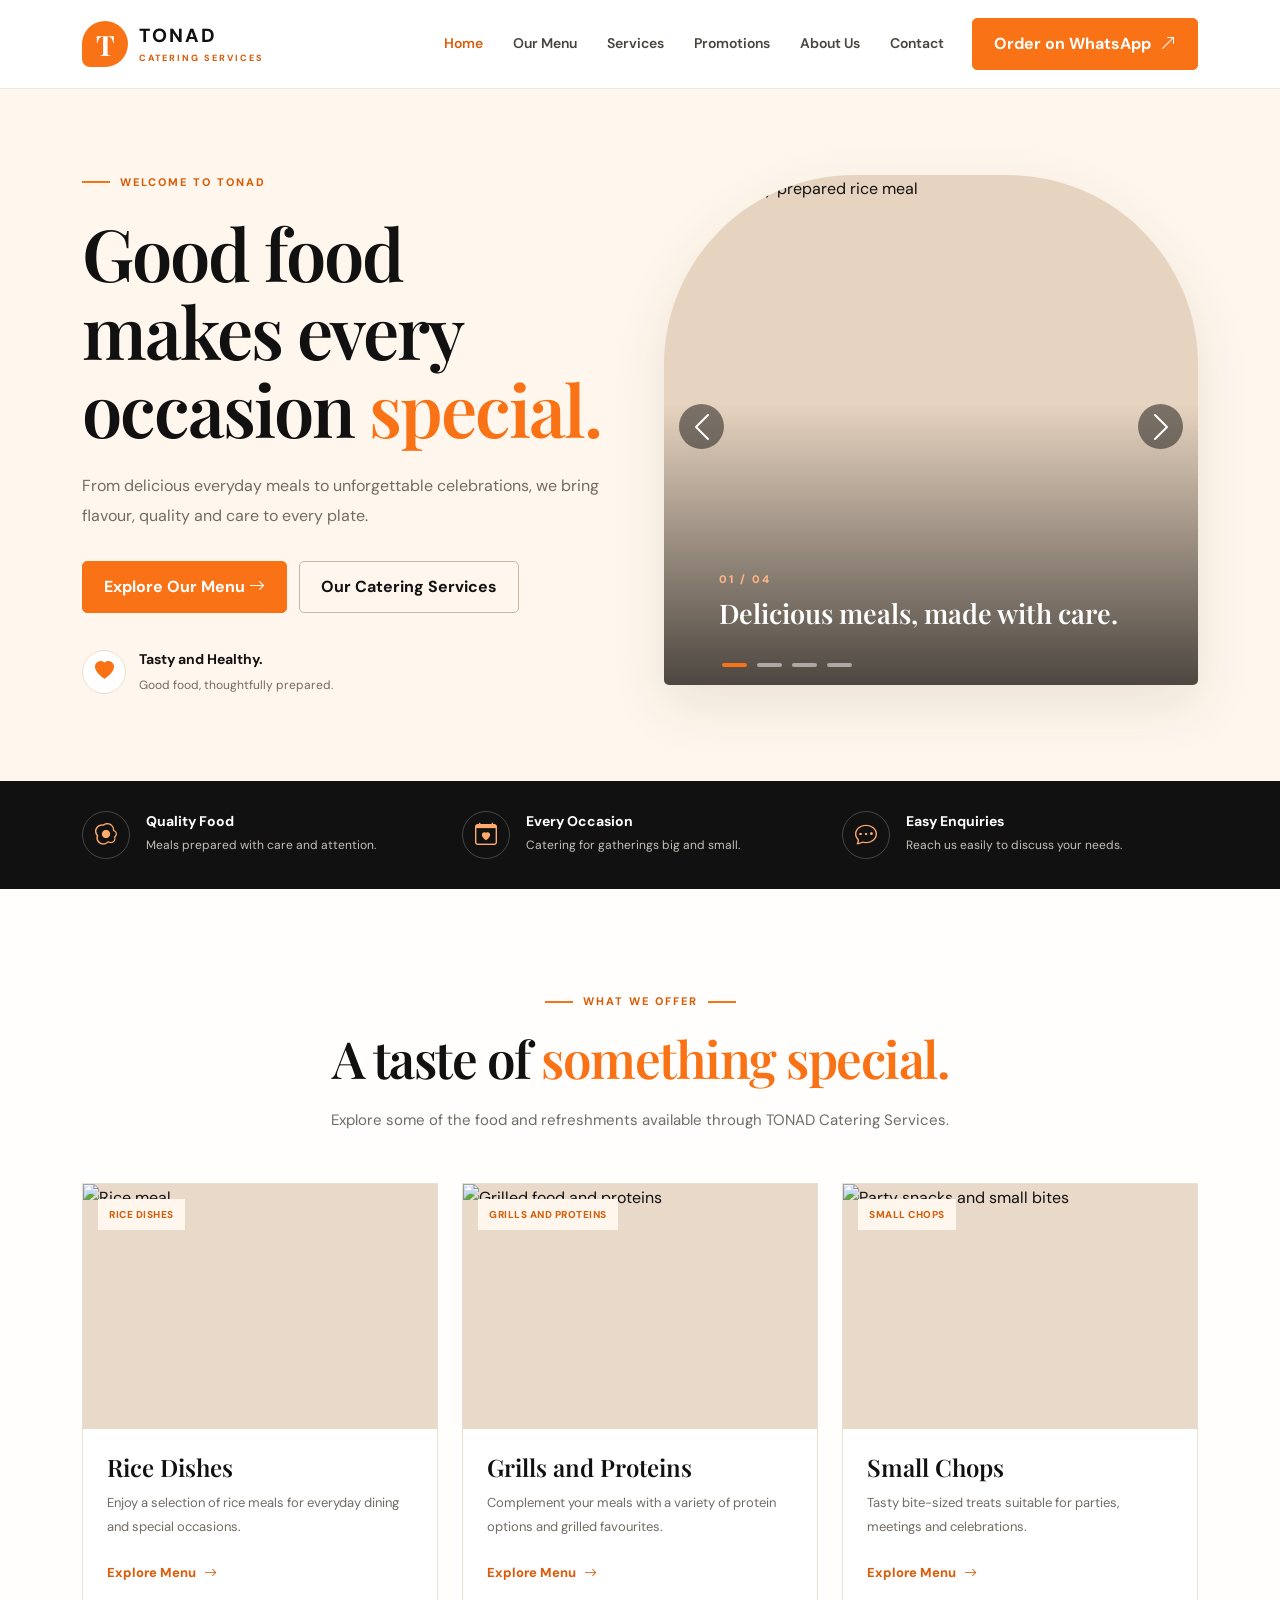
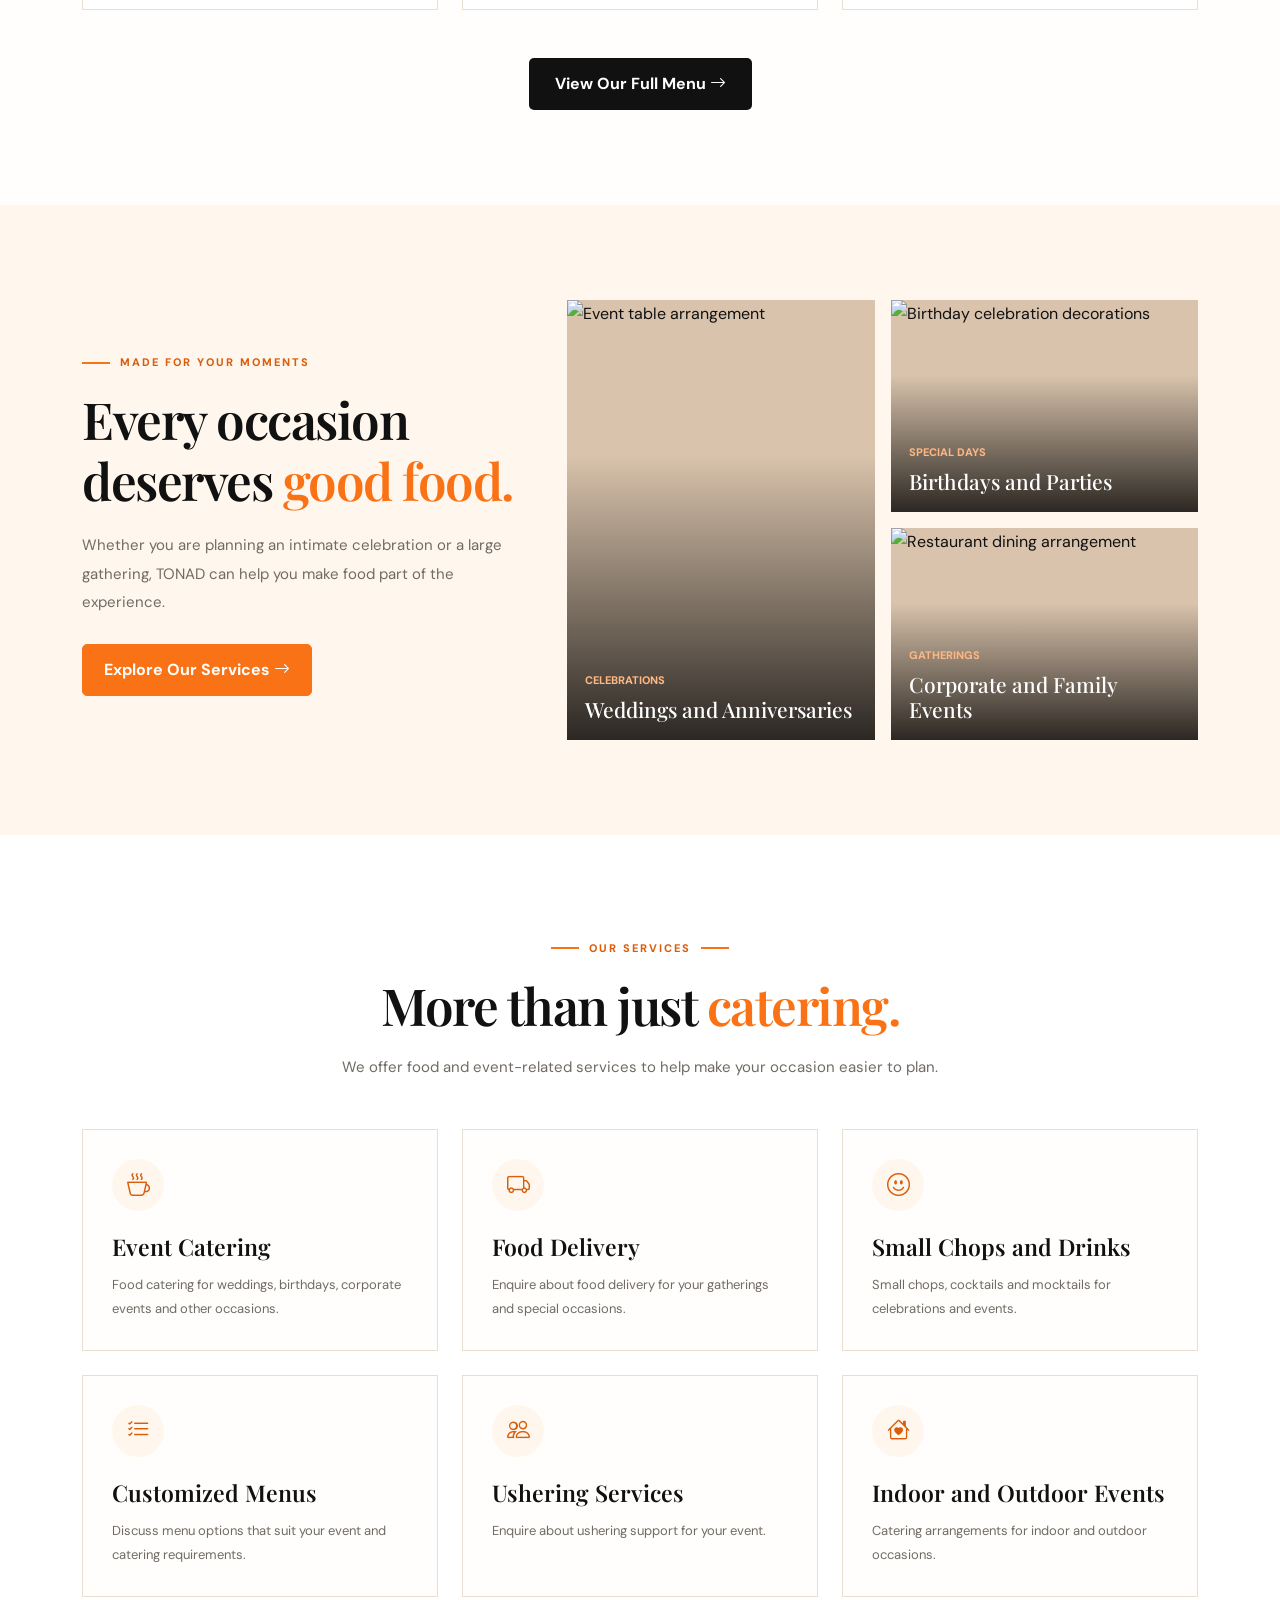
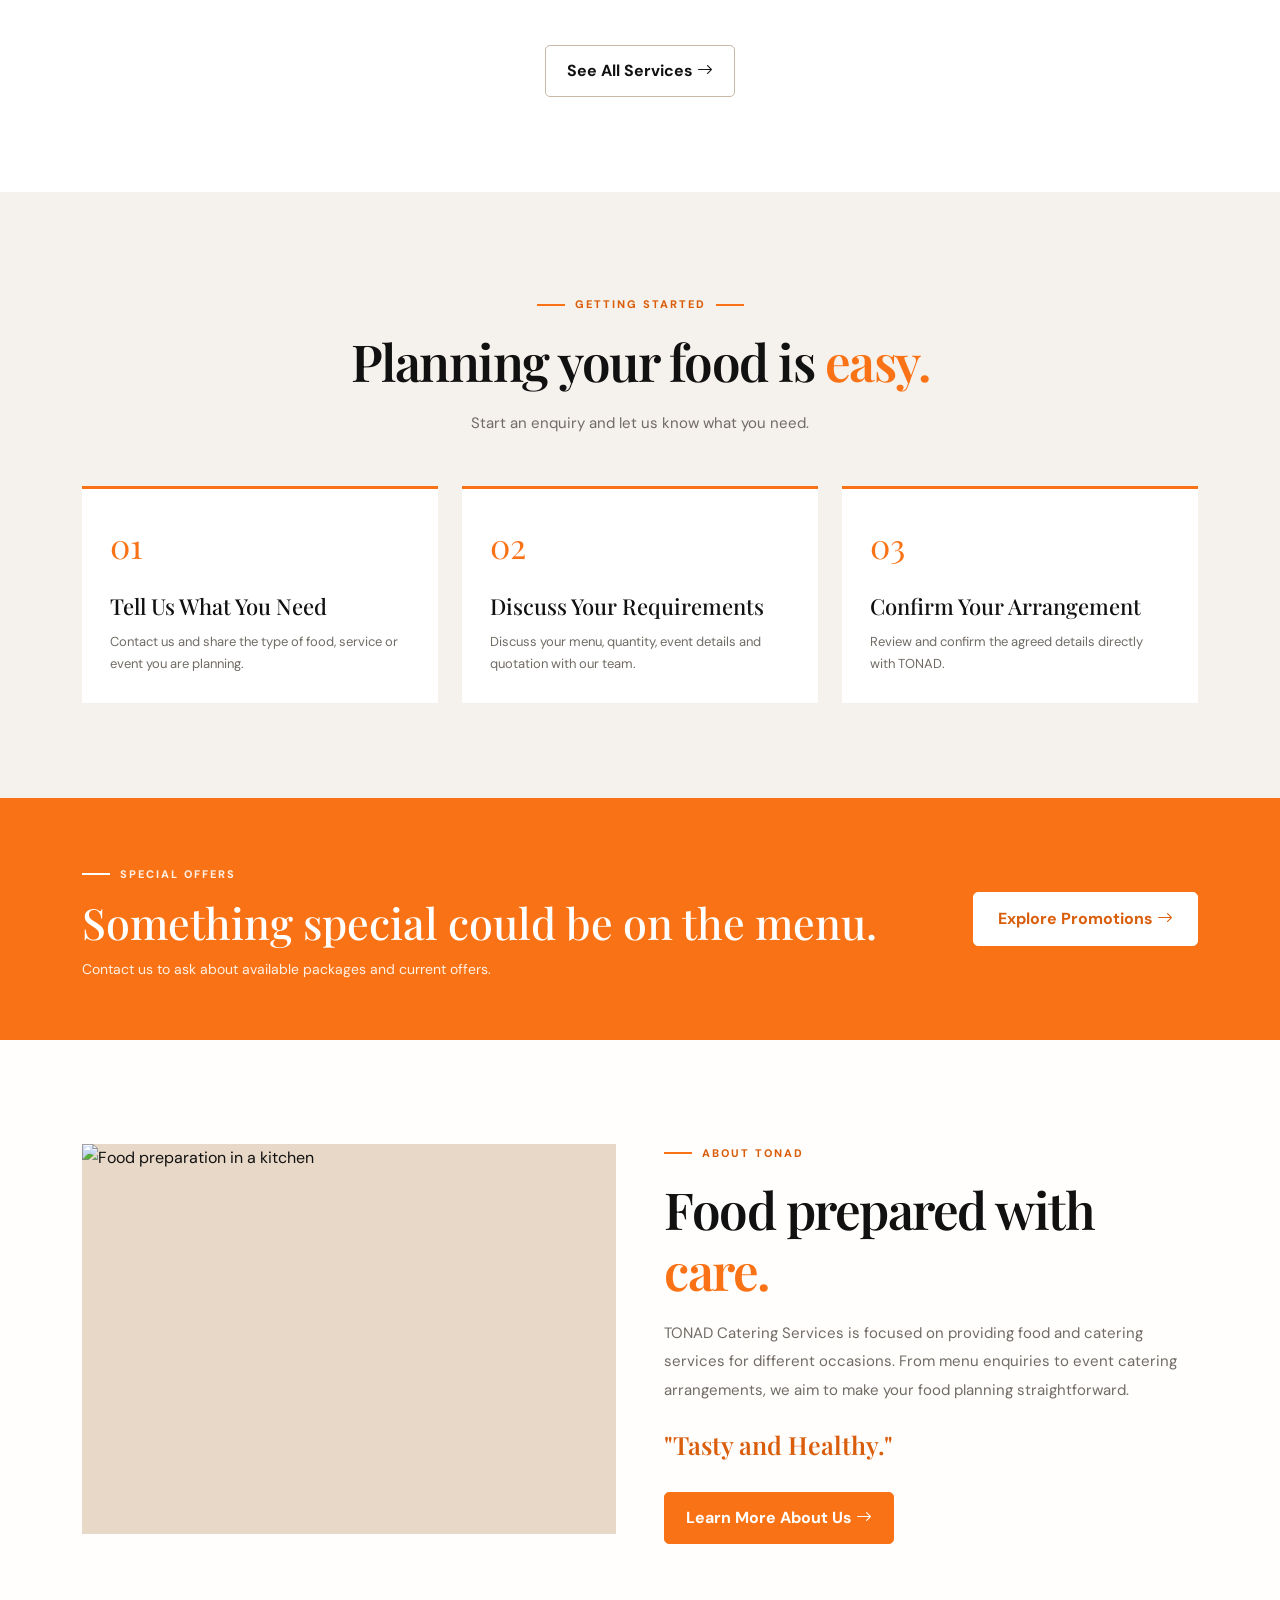
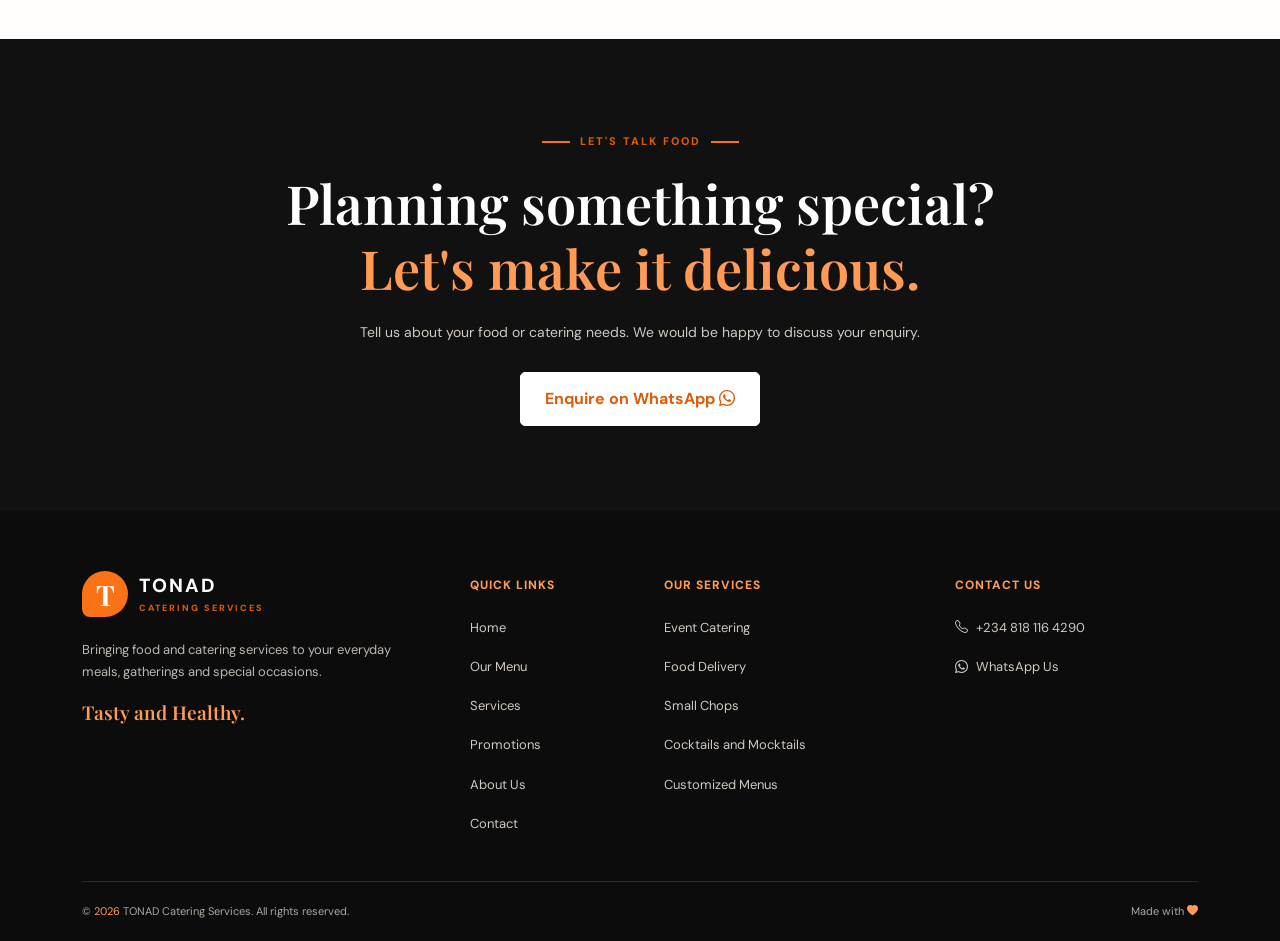
==== index.html @ e591a2a6 "first commit" ====
<!DOCTYPE html>
<html lang="en">
<head>
    <meta charset="UTF-8">
    <meta name="viewport" content="width=device-width, initial-scale=1.0">

    <title>TONAD Catering Services | Tasty and Healthy</title>

    <meta name="description" content="TONAD Catering Services provides delicious Nigerian and continental meals, event catering, small chops, drinks and food delivery.">

    <!-- Google Fonts -->
    <link rel="preconnect" href="https://fonts.googleapis.com">
    <link rel="preconnect" href="https://fonts.gstatic.com" crossorigin>
    <link href="https://fonts.googleapis.com/css2?family=DM+Sans:wght@400;500;600;700;800&family=Playfair+Display:wght@500;600;700&display=swap" rel="stylesheet">

    <!-- Bootstrap CSS -->
    <link href="https://cdn.jsdelivr.net/npm/bootstrap@5.3.3/dist/css/bootstrap.min.css" rel="stylesheet">

    <!-- Bootstrap Icons -->
    <link rel="stylesheet" href="https://cdn.jsdelivr.net/npm/bootstrap-icons@1.11.3/font/bootstrap-icons.min.css">

    <!-- Main CSS -->
    <link rel="stylesheet" href="css/style.css">
</head>

<body>

    <!-- HEADER -->
    <header class="site-header">
        <nav class="navbar navbar-expand-lg">
            <div class="container">

                <a href="index.html" class="brand">
                    <span class="brand-icon">T</span>

                    <span class="brand-text">
                        <strong>TONAD</strong>
                        <small>CATERING SERVICES</small>
                    </span>
                </a>

                <button class="navbar-toggler" type="button"
                    data-bs-toggle="collapse"
                    data-bs-target="#mainNavbar"
                    aria-controls="mainNavbar"
                    aria-expanded="false"
                    aria-label="Toggle navigation">

                    <i class="bi bi-list"></i>
                </button>

                <div class="collapse navbar-collapse" id="mainNavbar">

                    <ul class="navbar-nav ms-auto align-items-lg-center">

                        <li class="nav-item">
                            <a class="nav-link active" href="index.html">Home</a>
                        </li>

                        <li class="nav-item">
                            <a class="nav-link" href="menu.html">Our Menu</a>
                        </li>

                        <li class="nav-item">
                            <a class="nav-link" href="catering-services.html">Services</a>
                        </li>

                        <li class="nav-item">
                            <a class="nav-link" href="promotions.html">Promotions</a>
                        </li>

                        <li class="nav-item">
                            <a class="nav-link" href="about.html">About Us</a>
                        </li>

                        <li class="nav-item">
                            <a class="nav-link" href="contact.html">Contact</a>
                        </li>

                    </ul>

                    <a href="https://wa.me/2347065339385"
                       class="btn btn-brand header-button"
                       target="_blank"
                       rel="noopener noreferrer">

                        Order on WhatsApp
                        <i class="bi bi-arrow-up-right"></i>
                    </a>

                </div>
            </div>
        </nav>
    </header>


    <!-- HERO SECTION -->
    <section class="hero-section">

        <div class="container">

            <div class="row align-items-center g-5">

                <!-- HERO TEXT -->
                <div class="col-lg-6">

                    <div class="hero-content">

                        <span class="eyebrow">
                            <span class="eyebrow-line"></span>
                            WELCOME TO TONAD
                        </span>

                        <h1>
                            Good food makes
                            every occasion
                            <span>special.</span>
                        </h1>

                        <p class="hero-description">
                            From delicious everyday meals to unforgettable
                            celebrations, we bring flavour, quality and care
                            to every plate.
                        </p>

                        <div class="hero-actions">

                            <a href="menu.html" class="btn btn-brand">
                                Explore Our Menu
                                <i class="bi bi-arrow-right"></i>
                            </a>

                            <a href="catering-services.html" class="btn btn-outline-brand">
                                Our Catering Services
                            </a>

                        </div>

                        <div class="hero-motto">

                            <span class="motto-icon">
                                <i class="bi bi-heart-fill"></i>
                            </span>

                            <div>
                                <strong>Tasty and Healthy.</strong>
                                <small>Good food, thoughtfully prepared.</small>
                            </div>

                        </div>

                    </div>

                </div>


                <!-- HERO IMAGE CAROUSEL -->
                <div class="col-lg-6">

                    <div id="heroCarousel"
                         class="carousel slide hero-carousel"
                         data-bs-ride="carousel"
                         data-bs-interval="4500">

                        <!-- SLIDE INDICATORS -->
                        <div class="carousel-indicators">

                            <button type="button"
                                data-bs-target="#heroCarousel"
                                data-bs-slide-to="0"
                                class="active"
                                aria-current="true"
                                aria-label="Slide 1">
                            </button>

                            <button type="button"
                                data-bs-target="#heroCarousel"
                                data-bs-slide-to="1"
                                aria-label="Slide 2">
                            </button>

                            <button type="button"
                                data-bs-target="#heroCarousel"
                                data-bs-slide-to="2"
                                aria-label="Slide 3">
                            </button>

                            <button type="button"
                                data-bs-target="#heroCarousel"
                                data-bs-slide-to="3"
                                aria-label="Slide 4">
                            </button>

                        </div>


                        <!-- CAROUSEL IMAGES -->
                        <div class="carousel-inner">

                            <div class="carousel-item active">

                                <img
                                    src="https://images.unsplash.com/photo-1512058564366-18510be2db19?auto=format&fit=crop&w=1100&q=85"
                                    class="d-block w-100 hero-slide-image"
                                    alt="A beautifully prepared rice meal">

                                <div class="slide-caption">
                                    <span>01 / 04</span>
                                    <h3>Delicious meals, made with care.</h3>
                                </div>

                            </div>


                            <div class="carousel-item">

                                <img
                                    src="https://images.unsplash.com/photo-1544025162-d76694265947?auto=format&fit=crop&w=1100&q=85"
                                    class="d-block w-100 hero-slide-image"
                                    alt="Grilled food prepared for a meal">

                                <div class="slide-caption">
                                    <span>02 / 04</span>
                                    <h3>Great flavours for every gathering.</h3>
                                </div>

                            </div>


                            <div class="carousel-item">

                                <img
                                    src="https://images.unsplash.com/photo-1516684732162-798a0062be99?auto=format&fit=crop&w=1100&q=85"
                                    class="d-block w-100 hero-slide-image"
                                    alt="A colourful food presentation">

                                <div class="slide-caption">
                                    <span>03 / 04</span>
                                    <h3>Food worth celebrating.</h3>
                                </div>

                            </div>


                            <div class="carousel-item">

                                <img
                                    src="https://images.unsplash.com/photo-1601050690597-df0568f70950?auto=format&fit=crop&w=1100&q=85"
                                    class="d-block w-100 hero-slide-image"
                                    alt="Small bites and party snacks">

                                <div class="slide-caption">
                                    <span>04 / 04</span>
                                    <h3>Making your special moments memorable.</h3>
                                </div>

                            </div>

                        </div>


                        <!-- PREVIOUS BUTTON -->
                        <button class="carousel-control-prev"
                            type="button"
                            data-bs-target="#heroCarousel"
                            data-bs-slide="prev">

                            <span class="carousel-control-prev-icon"
                                  aria-hidden="true">
                            </span>

                            <span class="visually-hidden">Previous</span>
                        </button>


                        <!-- NEXT BUTTON -->
                        <button class="carousel-control-next"
                            type="button"
                            data-bs-target="#heroCarousel"
                            data-bs-slide="next">

                            <span class="carousel-control-next-icon"
                                  aria-hidden="true">
                            </span>

                            <span class="visually-hidden">Next</span>
                        </button>

                    </div>

                    

                </div>

            </div>

        </div>

    </section>


    <!-- PROMISE SECTION -->
    <section class="promise-section">

        <div class="container">

            <div class="row g-4">

                <div class="col-md-4">

                    <div class="promise-item">

                        <span><i class="bi bi-egg-fried"></i></span>

                        <div>
                            <h3>Quality Food</h3>
                            <p>Meals prepared with care and attention.</p>
                        </div>

                    </div>

                </div>


                <div class="col-md-4">

                    <div class="promise-item">

                        <span><i class="bi bi-calendar-heart"></i></span>

                        <div>
                            <h3>Every Occasion</h3>
                            <p>Catering for gatherings big and small.</p>
                        </div>

                    </div>

                </div>


                <div class="col-md-4">

                    <div class="promise-item">

                        <span><i class="bi bi-chat-dots"></i></span>

                        <div>
                            <h3>Easy Enquiries</h3>
                            <p>Reach us easily to discuss your needs.</p>
                        </div>

                    </div>

                </div>

            </div>

        </div>

    </section>


    <!-- MENU HIGHLIGHTS -->
    <section class="menu-section section-padding">

        <div class="container">

            <div class="section-heading text-center">

                <span class="eyebrow">
                    <span class="eyebrow-line"></span>
                    WHAT WE OFFER
                    <span class="eyebrow-line"></span>
                </span>

                <h2>
                    A taste of <span>something special.</span>
                </h2>

                <p>
                    Explore some of the food and refreshments available
                    through TONAD Catering Services.
                </p>

            </div>


            <div class="row g-4">

                <!-- FOOD CARD 1 -->
                <div class="col-md-6 col-lg-4">

                    <div class="food-card">

                        <div class="food-image">

                            <img
                                src="https://images.unsplash.com/photo-1512058564366-18510be2db19?auto=format&fit=crop&w=900&q=85"
                                alt="Rice meal"
                                loading="lazy">

                            <span class="food-category">Rice Dishes</span>

                        </div>

                        <div class="food-card-body">

                            <h3>Rice Dishes</h3>

                            <p>
                                Enjoy a selection of rice meals for everyday
                                dining and special occasions.
                            </p>

                            <a href="menu.html" class="text-link">
                                Explore Menu <i class="bi bi-arrow-right"></i>
                            </a>

                        </div>

                    </div>

                </div>


                <!-- FOOD CARD 2 -->
                <div class="col-md-6 col-lg-4">

                    <div class="food-card">

                        <div class="food-image">

                            <img
                                src="https://images.unsplash.com/photo-1544025162-d76694265947?auto=format&fit=crop&w=900&q=85"
                                alt="Grilled food and proteins"
                                loading="lazy">

                            <span class="food-category">Grills and Proteins</span>

                        </div>

                        <div class="food-card-body">

                            <h3>Grills and Proteins</h3>

                            <p>
                                Complement your meals with a variety of
                                protein options and grilled favourites.
                            </p>

                            <a href="menu.html" class="text-link">
                                Explore Menu <i class="bi bi-arrow-right"></i>
                            </a>

                        </div>

                    </div>

                </div>


                <!-- FOOD CARD 3 -->
                <div class="col-md-6 col-lg-4">

                    <div class="food-card">

                        <div class="food-image">

                            <img
                                src="https://images.unsplash.com/photo-1601050690597-df0568f70950?auto=format&fit=crop&w=900&q=85"
                                alt="Party snacks and small bites"
                                loading="lazy">

                            <span class="food-category">Small Chops</span>

                        </div>

                        <div class="food-card-body">

                            <h3>Small Chops</h3>

                            <p>
                                Tasty bite-sized treats suitable for parties,
                                meetings and celebrations.
                            </p>

                            <a href="menu.html" class="text-link">
                                Explore Menu <i class="bi bi-arrow-right"></i>
                            </a>

                        </div>

                    </div>

                </div>

            </div>


            <div class="text-center mt-5">

                <a href="menu.html" class="btn btn-dark-custom">
                    View Our Full Menu
                    <i class="bi bi-arrow-right"></i>
                </a>

            </div>

            

        </div>

    </section>


    <!-- EVENTS SECTION -->
    <section class="events-section section-padding">

        <div class="container">

            <div class="row align-items-center g-5">

                <div class="col-lg-5">

                    <span class="eyebrow">
                        <span class="eyebrow-line"></span>
                        MADE FOR YOUR MOMENTS
                    </span>

                    <h2 class="section-title">
                        Every occasion deserves <span>good food.</span>
                    </h2>

                    <p class="section-description">
                        Whether you are planning an intimate celebration
                        or a large gathering, TONAD can help you make
                        food part of the experience.
                    </p>

                    <a href="catering-services.html" class="btn btn-brand">
                        Explore Our Services
                        <i class="bi bi-arrow-right"></i>
                    </a>

                </div>


                <div class="col-lg-7">

                    <div class="event-grid">

                        <div class="event-card event-large">

                            <img
                                src="https://images.unsplash.com/photo-1511795409834-ef04bbd61622?auto=format&fit=crop&w=900&q=85"
                                alt="Event table arrangement"
                                loading="lazy">

                            <div class="event-overlay">
                                <span>CELEBRATIONS</span>
                                <h3>Weddings and Anniversaries</h3>
                            </div>

                        </div>


                        <div class="event-card">

                            <img
                                src="https://images.unsplash.com/photo-1530103862676-de8c9debad1d?auto=format&fit=crop&w=700&q=85"
                                alt="Birthday celebration decorations"
                                loading="lazy">

                            <div class="event-overlay">
                                <span>SPECIAL DAYS</span>
                                <h3>Birthdays and Parties</h3>
                            </div>

                        </div>


                        <div class="event-card">

                            <img
                                src="https://images.unsplash.com/photo-1517248135467-4c7edcad34c4?auto=format&fit=crop&w=700&q=85"
                                alt="Restaurant dining arrangement"
                                loading="lazy">

                            <div class="event-overlay">
                                <span>GATHERINGS</span>
                                <h3>Corporate and Family Events</h3>
                            </div>

                        </div>

                    </div>

                </div>

            </div>

        </div>

    </section>


    <!-- SERVICES SECTION -->
    <section class="services-section section-padding">

        <div class="container">

            <div class="section-heading text-center">

                <span class="eyebrow">
                    <span class="eyebrow-line"></span>
                    OUR SERVICES
                    <span class="eyebrow-line"></span>
                </span>

                <h2>
                    More than just <span>catering.</span>
                </h2>

                <p>
                    We offer food and event-related services to help
                    make your occasion easier to plan.
                </p>

            </div>


            <div class="row g-4">

                <div class="col-md-6 col-lg-4">

                    <div class="service-card">

                        <span class="service-icon">
                            <i class="bi bi-cup-hot"></i>
                        </span>

                        <h3>Event Catering</h3>

                        <p>
                            Food catering for weddings, birthdays,
                            corporate events and other occasions.
                        </p>

                    </div>

                </div>


                <div class="col-md-6 col-lg-4">

                    <div class="service-card">

                        <span class="service-icon">
                            <i class="bi bi-truck"></i>
                        </span>

                        <h3>Food Delivery</h3>

                        <p>
                            Enquire about food delivery for your
                            gatherings and special occasions.
                        </p>

                    </div>

                </div>


                <div class="col-md-6 col-lg-4">

                    <div class="service-card">

                        <span class="service-icon">
                            <i class="bi bi-emoji-smile"></i>
                        </span>

                        <h3>Small Chops and Drinks</h3>

                        <p>
                            Small chops, cocktails and mocktails
                            for celebrations and events.
                        </p>

                    </div>

                </div>


                <div class="col-md-6 col-lg-4">

                    <div class="service-card">

                        <span class="service-icon">
                            <i class="bi bi-list-check"></i>
                        </span>

                        <h3>Customized Menus</h3>

                        <p>
                            Discuss menu options that suit your
                            event and catering requirements.
                        </p>

                    </div>

                </div>


                <div class="col-md-6 col-lg-4">

                    <div class="service-card">

                        <span class="service-icon">
                            <i class="bi bi-people"></i>
                        </span>

                        <h3>Ushering Services</h3>

                        <p>
                            Enquire about ushering support
                            for your event.
                        </p>

                    </div>

                </div>


                <div class="col-md-6 col-lg-4">

                    <div class="service-card">

                        <span class="service-icon">
                            <i class="bi bi-house-heart"></i>
                        </span>

                        <h3>Indoor and Outdoor Events</h3>

                        <p>
                            Catering arrangements for indoor
                            and outdoor occasions.
                        </p>

                    </div>

                </div>

            </div>


            <div class="text-center mt-5">

                <a href="catering-services.html" class="btn btn-outline-brand">
                    See All Services
                    <i class="bi bi-arrow-right"></i>
                </a>

            </div>

        </div>

    </section>


    <!-- HOW IT WORKS -->
    <section class="process-section section-padding">

        <div class="container">

            <div class="section-heading text-center">

                <span class="eyebrow">
                    <span class="eyebrow-line"></span>
                    GETTING STARTED
                    <span class="eyebrow-line"></span>
                </span>

                <h2>
                    Planning your food is <span>easy.</span>
                </h2>

                <p>
                    Start an enquiry and let us know what you need.
                </p>

            </div>


            <div class="row g-4">

                <div class="col-md-4">

                    <div class="process-card">

                        <span>01</span>

                        <h3>Tell Us What You Need</h3>

                        <p>
                            Contact us and share the type of food,
                            service or event you are planning.
                        </p>

                    </div>

                </div>


                <div class="col-md-4">

                    <div class="process-card">

                        <span>02</span>

                        <h3>Discuss Your Requirements</h3>

                        <p>
                            Discuss your menu, quantity, event details
                            and quotation with our team.
                        </p>

                    </div>

                </div>


                <div class="col-md-4">

                    <div class="process-card">

                        <span>03</span>

                        <h3>Confirm Your Arrangement</h3>

                        <p>
                            Review and confirm the agreed details
                            directly with TONAD.
                        </p>

                    </div>

                </div>

            </div>

        </div>

    </section>


    <!-- PROMOTIONS BANNER -->
    <section class="promotion-banner">

        <div class="container">

            <div class="promotion-inner">

                <div>

                    <span class="eyebrow">
                        <span class="eyebrow-line"></span>
                        SPECIAL OFFERS
                    </span>

                    <h2>Something special could be on the menu.</h2>

                    <p>
                        Contact us to ask about available packages
                        and current offers.
                    </p>

                </div>

                <a href="promotions.html" class="btn btn-light-custom">
                    Explore Promotions
                    <i class="bi bi-arrow-right"></i>
                </a>

            </div>

        </div>

    </section>


    <!-- ABOUT PREVIEW -->
    <section class="about-section section-padding">

        <div class="container">

            <div class="row align-items-center g-5">

                <div class="col-lg-6">

                    <img
                        src="https://images.unsplash.com/photo-1556911220-e15b29be8c8f?auto=format&fit=crop&w=1000&q=85"
                        class="about-image"
                        alt="Food preparation in a kitchen"
                        loading="lazy">

                </div>


                <div class="col-lg-6">

                    <span class="eyebrow">
                        <span class="eyebrow-line"></span>
                        ABOUT TONAD
                    </span>

                    <h2 class="section-title">
                        Food prepared with <span>care.</span>
                    </h2>

                    <p class="section-description">
                        TONAD Catering Services is focused on providing
                        food and catering services for different occasions.
                        From menu enquiries to event catering arrangements,
                        we aim to make your food planning straightforward.
                    </p>

                    <div class="motto-highlight">
                        "Tasty and Healthy."
                    </div>

                    <a href="about.html" class="btn btn-brand">
                        Learn More About Us
                        <i class="bi bi-arrow-right"></i>
                    </a>

                </div>

            </div>

        </div>

    </section>


    <!-- FINAL CTA -->
    <section class="final-cta">

        <div class="container text-center">

            <span class="eyebrow">
                <span class="eyebrow-line"></span>
                LET'S TALK FOOD
                <span class="eyebrow-line"></span>
            </span>

            <h2>
                Planning something special?
                <span>Let's make it delicious.</span>
            </h2>

            <p>
                Tell us about your food or catering needs.
                We would be happy to discuss your enquiry.
            </p>

            <a href="https://wa.me/2347065339385?text=Hello%20TONAD%20CATERING%20SERVICES%2C%20I%20would%20like%20to%20make%20an%20enquiry."
               class="btn btn-light-custom"
               target="_blank"
               rel="noopener noreferrer">

                Enquire on WhatsApp
                <i class="bi bi-whatsapp"></i>

            </a>

        </div>

    </section>


    <!-- FOOTER -->
    <footer class="site-footer">

        <div class="container">

            <div class="row g-5 footer-main">

                <!-- FOOTER BRAND -->
                <div class="col-lg-4 col-md-6">

                    <a href="index.html" class="brand footer-brand">

                        <span class="brand-icon">T</span>

                        <span class="brand-text">
                            <strong>TONAD</strong>
                            <small>CATERING SERVICES</small>
                        </span>

                    </a>

                    <p class="footer-description">
                        Bringing food and catering services to your
                        everyday meals, gatherings and special occasions.
                    </p>

                    <span class="footer-motto">Tasty and Healthy.</span>

                </div>


                <!-- QUICK LINKS -->
                <div class="col-lg-2 col-md-6">

                    <h3 class="footer-heading">Quick Links</h3>

                    <ul class="footer-links">

                        <li><a href="index.html">Home</a></li>
                        <li><a href="menu.html">Our Menu</a></li>
                        <li><a href="catering-services.html">Services</a></li>
                        <li><a href="promotions.html">Promotions</a></li>
                        <li><a href="about.html">About Us</a></li>
                        <li><a href="contact.html">Contact</a></li>

                    </ul>

                </div>


                <!-- OUR SERVICES -->
                <div class="col-lg-3 col-md-6">

                    <h3 class="footer-heading">Our Services</h3>

                    <ul class="footer-links">

                        <li><a href="catering-services.html">Event Catering</a></li>
                        <li><a href="catering-services.html">Food Delivery</a></li>
                        <li><a href="catering-services.html">Small Chops</a></li>
                        <li><a href="catering-services.html">Cocktails and Mocktails</a></li>
                        <li><a href="catering-services.html">Customized Menus</a></li>

                    </ul>

                </div>


                <!-- CONTACT -->
                <div class="col-lg-3 col-md-6">

                    <h3 class="footer-heading">Contact Us</h3>

                    <ul class="footer-links">

                        <li>
                            <a href="tel:+2347065339385">
                                <i class="bi bi-telephone"></i>
                                +234 818 116 4290
                            </a>
                        </li>

                        <li>
                            <a href="https://wa.me/2347065339385"
                               target="_blank"
                               rel="noopener noreferrer">
                                <i class="bi bi-whatsapp"></i>
                                WhatsApp Us
                            </a>
                        </li>

                    </ul>

                </div>

            </div>


            <!-- FOOTER BOTTOM -->
            <div class="footer-bottom">

                <p>
                    &copy; <span id="currentYear"></span>
                    TONAD Catering Services. All rights reserved.
                </p>

                <p>Made with <span><i class="bi bi-heart-fill"></i></span></p>

            </div>

        </div>

    </footer>


    <!-- BOOTSTRAP JAVASCRIPT -->
    <script src="https://cdn.jsdelivr.net/npm/bootstrap@5.3.3/dist/js/bootstrap.bundle.min.js"></script>

    <!-- MAIN JAVASCRIPT -->
    <script src="js/script.js"></script>

</body>
</html>
---- css/style.css ----
/* COLOURS AND FONTS */

:root {
    --orange: #F97316;
    --orange-dark: #D95D0B;
    --black: #111111;
    --charcoal: #1C1C1C;
    --cream: #FFF7ED;
    --white: #FFFFFF;
    --grey: #706B65;
    --light-grey: #F5F1EC;
    --border: #E9DED2;

    --body-font: "DM Sans", sans-serif;
    --heading-font: "Playfair Display", serif;
}

/* GENERAL STYLES */

* {
    box-sizing: border-box;
}

html {
    scroll-behavior: smooth;
    scroll-padding-top: 90px;
}

body {
    margin: 0;
    font-family: var(--body-font);
    color: var(--black);
    background: var(--white);
    line-height: 1.7;
}

img {
    display: block;
    max-width: 100%;
}

a {
    text-decoration: none;
}

h1,
h2,
h3,
h4 {
    line-height: 1.2;
}

p {
    color: var(--grey);
}

::selection {
    color: var(--white);
    background: var(--orange);
}

/* BUTTONS */

.btn {
    border-radius: 5px;
    font-family: var(--body-font);
    font-weight: 700;
    transition: .25s ease;
}

.btn:hover {
    transform: translateY(-2px);
}

.btn-brand {
    padding: 13px 21px;
    color: var(--white);
    background: var(--orange);
    border: 1px solid var(--orange);
}

.btn-brand:hover {
    color: var(--white);
    background: var(--orange-dark);
    border-color: var(--orange-dark);
}

.btn-outline-brand {
    padding: 13px 21px;
    color: var(--black);
    background: transparent;
    border: 1px solid #C9B8A6;
}

.btn-outline-brand:hover {
    color: var(--orange-dark);
    border-color: var(--orange);
}

.btn-dark-custom {
    padding: 13px 25px;
    color: var(--white);
    background: var(--black);
}

.btn-dark-custom:hover {
    color: var(--white);
    background: var(--orange-dark);
}

.btn-light-custom {
    padding: 14px 24px;
    color: var(--orange-dark);
    background: var(--white);
    border: 1px solid var(--white);
}

.btn-light-custom:hover {
    color: var(--black);
    background: var(--cream);
}

/* =====================================
   SHARED HEADER AND NAVIGATION
===================================== */

.site-header {
    position: sticky;
    top: 0;
    z-index: 1000;
    background: rgba(255, 255, 255, .97);
    border-bottom: 1px solid #eee8e1;
    backdrop-filter: blur(12px);
}

.site-header .navbar {
    min-height: 88px;
    padding: 12px 0;
}

/* LOGO */

.brand {
    display: inline-flex;
    align-items: center;
    gap: 11px;
    color: var(--black);
}

.brand:hover {
    color: var(--black);
}

.brand-icon {
    display: grid;
    place-items: center;
    width: 46px;
    height: 46px;
    flex-shrink: 0;
    color: var(--white);
    background: var(--orange);
    font-family: var(--heading-font);
    font-size: 28px;
    font-weight: 700;
    border-radius: 50% 50% 50% 8px;
}

.brand-text {
    display: flex;
    flex-direction: column;
    line-height: 1.2;
}

.brand strong {
    font-size: 19px;
    font-weight: 800;
    letter-spacing: 2px;
}

.brand small {
    margin-top: 5px;
    color: var(--orange-dark);
    font-size: 9px;
    font-weight: 800;
    letter-spacing: 2px;
}

/* NAVIGATION LINKS */

.navbar-nav {
    gap: 14px;
}

.navbar-nav .nav-link {
    padding: 10px 8px;
    color: #49433D;
    font-size: 14px;
    font-weight: 600;
    transition: color .2s ease;
}

.navbar-nav .nav-link:hover,
.navbar-nav .nav-link.active {
    color: var(--orange-dark);
}

/* HEADER BUTTON */

.header-button {
    margin-left: 20px;
    white-space: nowrap;
}

.header-button i {
    margin-left: 5px;
}

/* MOBILE NAVIGATION */

.navbar-toggler {
    padding: 4px 10px;
    border: 1px solid var(--border);
    font-size: 27px;
}

.navbar-toggler:focus {
    box-shadow: 0 0 0 3px #F9731625;
}

/* =====================================
   SHARED SECTION STYLES
===================================== */

.section-padding {
    padding: 95px 0;
}

.eyebrow {
    display: inline-flex;
    align-items: center;
    gap: 10px;
    color: var(--orange-dark);
    font-size: 11px;
    font-weight: 800;
    letter-spacing: 2px;
}

.eyebrow-line {
    display: inline-block;
    width: 28px;
    height: 2px;
    background: var(--orange);
}

.section-heading {
    max-width: 760px;
    margin: 0 auto 48px;
}

.section-heading h2,
.section-title {
    margin: 17px 0;
    font-family: var(--heading-font);
    font-size: clamp(34px, 4vw, 51px);
    font-weight: 600;
    letter-spacing: -1.5px;
}

.section-heading h2 span,
.section-title span {
    color: var(--orange);
}

.section-heading > p,
.section-description {
    max-width: 650px;
    margin: 0 auto;
    font-size: 15px;
    line-height: 1.9;
}

/* =====================================
   HOMEPAGE HERO
===================================== */

.hero-section {
    padding: 75px 0 85px;
    background: var(--cream);
    overflow: hidden;
}

.hero-content {
    position: relative;
    z-index: 2;
}

.hero-content h1 {
    max-width: 650px;
    margin: 23px 0;
    font-family: var(--heading-font);
    font-size: clamp(46px, 6vw, 72px);
    font-weight: 600;
    line-height: 1.08;
    letter-spacing: -2px;
}

.hero-content h1 span {
    color: var(--orange);
}

.hero-description {
    max-width: 520px;
    margin-bottom: 30px;
    font-size: 16px;
    line-height: 1.9;
}

.hero-actions {
    display: flex;
    flex-wrap: wrap;
    gap: 12px;
}

.hero-motto {
    display: flex;
    align-items: center;
    gap: 13px;
    margin-top: 35px;
}

.motto-icon {
    display: grid;
    place-items: center;
    width: 44px;
    height: 44px;
    flex-shrink: 0;
    color: var(--orange);
    background: var(--white);
    border: 1px solid var(--border);
    border-radius: 50%;
    font-size: 19px;
}

.hero-motto strong,
.hero-motto small {
    display: block;
}

.hero-motto strong {
    font-size: 14px;
}

.hero-motto small {
    margin-top: 3px;
    color: var(--grey);
    font-size: 12px;
}

/* HERO CAROUSEL */

.hero-carousel {
    position: relative;
    overflow: hidden;
    border-radius: 190px 190px 5px 5px;
    background: #E7D4C0;
    box-shadow: 0 20px 55px #3C24101A;
}

.hero-slide-image {
    width: 100%;
    height: 510px;
    object-fit: cover;
}

.hero-carousel .carousel-item {
    position: relative;
}

.hero-carousel .carousel-item::after {
    content: "";
    position: absolute;
    inset: 45% 0 0;
    background: linear-gradient(transparent, #000A);
    pointer-events: none;
}

.slide-caption {
    position: absolute;
    z-index: 2;
    right: 55px;
    bottom: 55px;
    left: 55px;
    color: var(--white);
}

.slide-caption span {
    display: inline-block;
    margin-bottom: 9px;
    color: #FFB782;
    font-size: 11px;
    font-weight: 800;
    letter-spacing: 2px;
}

.slide-caption h3 {
    max-width: 420px;
    margin: 0;
    color: var(--white);
    font-family: var(--heading-font);
    font-size: 27px;
    font-weight: 600;
}

.hero-carousel .carousel-indicators {
    z-index: 3;
    justify-content: flex-start;
    margin: 0;
    bottom: 18px;
    left: 55px;
}

.hero-carousel .carousel-indicators button {
    width: 25px;
    height: 4px;
    margin-right: 7px;
    border: 0;
    border-radius: 5px;
    background-color: var(--white);
}

.hero-carousel .carousel-indicators button.active {
    background-color: var(--orange);
}

.hero-carousel .carousel-control-prev,
.hero-carousel .carousel-control-next {
    z-index: 4;
    width: 45px;
    height: 45px;
    top: 45%;
    bottom: auto;
    margin: 0 15px;
    border-radius: 50%;
    background: #11111180;
    opacity: 1;
}

.hero-carousel .carousel-control-prev:hover,
.hero-carousel .carousel-control-next:hover {
    background: var(--orange);
}

.carousel-note {
    margin-top: 13px;
    color: var(--grey);
    text-align: right;
    font-size: 11px;
}

.carousel-note i {
    margin-right: 5px;
}

/* =====================================
   PROMISE SECTION
===================================== */

.promise-section {
    padding: 30px 0;
    background: var(--black);
}

.promise-item {
    display: flex;
    align-items: center;
    gap: 16px;
    height: 100%;
}

.promise-item > span {
    display: grid;
    place-items: center;
    width: 48px;
    height: 48px;
    flex-shrink: 0;
    color: #FFAB70;
    border: 1px solid #FFFFFF38;
    border-radius: 50%;
    font-size: 22px;
}

.promise-item h3 {
    margin: 0 0 5px;
    color: var(--white);
    font-size: 14px;
    font-weight: 700;
}

.promise-item p {
    margin: 0;
    color: #C7C0B9;
    font-size: 12px;
}

/* =====================================
   MENU HIGHLIGHTS
===================================== */

.menu-section {
    background: #FFFEFC;
}

.food-card {
    height: 100%;
    overflow: hidden;
    border: 1px solid var(--border);
    background: var(--white);
    transition: transform .3s ease, box-shadow .3s ease;
}

.food-card:hover {
    transform: translateY(-6px);
    box-shadow: 0 16px 40px #3C24100F;
}

.food-image {
    position: relative;
    height: 245px;
    overflow: hidden;
    background: #E9D9C9;
}

.food-image img {
    width: 100%;
    height: 100%;
    object-fit: cover;
    transition: transform .5s ease;
}

.food-card:hover .food-image img {
    transform: scale(1.05);
}

.food-category {
    position: absolute;
    top: 15px;
    left: 15px;
    padding: 7px 11px;
    color: var(--orange-dark);
    background: var(--cream);
    font-size: 10px;
    font-weight: 800;
    letter-spacing: .5px;
    text-transform: uppercase;
}

.food-card-body {
    padding: 24px;
}

.food-card-body h3 {
    margin-bottom: 10px;
    font-family: var(--heading-font);
    font-size: 24px;
    font-weight: 600;
}

.food-card-body p {
    margin-bottom: 20px;
    font-size: 13px;
    line-height: 1.8;
}

.text-link {
    display: inline-flex;
    align-items: center;
    gap: 8px;
    color: var(--orange-dark);
    font-size: 13px;
    font-weight: 800;
}

.text-link:hover {
    color: var(--black);
}

.image-disclaimer {
    margin: 24px auto 0;
    text-align: center;
    font-size: 11px;
}

/* =====================================
   EVENTS
===================================== */

.events-section {
    background: var(--cream);
}

.events-section .section-title {
    margin-bottom: 20px;
}

.events-section .section-description {
    margin: 0 0 27px;
}

.event-grid {
    display: grid;
    grid-template-columns: 1fr 1fr;
    gap: 16px;
}

.event-card {
    position: relative;
    min-height: 210px;
    overflow: hidden;
    background: #D9C3AC;
}

.event-card.event-large {
    grid-row: span 2;
    min-height: 440px;
}

.event-card img {
    position: absolute;
    inset: 0;
    width: 100%;
    height: 100%;
    object-fit: cover;
    transition: transform .5s ease;
}

.event-card:hover img {
    transform: scale(1.05);
}

.event-card::after {
    content: "";
    position: absolute;
    inset: 35% 0 0;
    background: linear-gradient(transparent, #000C);
}

.event-overlay {
    position: absolute;
    z-index: 1;
    right: 18px;
    bottom: 18px;
    left: 18px;
    color: var(--white);
}

.event-overlay span {
    color: #FFB782;
    font-size: 11px;
    font-weight: 800;
}

.event-overlay h3 {
    margin: 5px 0 0;
    color: var(--white);
    font-family: var(--heading-font);
    font-size: 21px;
}

/* =====================================
   SERVICES
===================================== */

.services-section {
    background: var(--white);
}

.service-card {
    height: 100%;
    padding: 29px;
    border: 1px solid var(--border);
    background: #FFFEFC;
    transition: transform .25s ease, border-color .25s ease;
}

.service-card:hover {
    transform: translateY(-4px);
    border-color: #F9731680;
}

.service-icon {
    display: grid;
    place-items: center;
    width: 52px;
    height: 52px;
    margin-bottom: 22px;
    border-radius: 50%;
    color: var(--orange-dark);
    background: var(--cream);
    font-size: 23px;
}

.service-card h3 {
    margin-bottom: 12px;
    font-family: var(--heading-font);
    font-size: 23px;
    font-weight: 600;
}

.service-card p {
    margin-bottom: 0;
    font-size: 13px;
    line-height: 1.85;
}

/* =====================================
   PROCESS
===================================== */

.process-section {
    background: var(--light-grey);
}

.process-card {
    height: 100%;
    padding: 28px;
    border-top: 3px solid var(--orange);
    background: var(--white);
}

.process-card > span {
    display: inline-block;
    margin-bottom: 18px;
    color: var(--orange);
    font-family: var(--heading-font);
    font-size: 34px;
}

.process-card h3 {
    font-family: var(--heading-font);
    font-size: 22px;
}

.process-card p {
    margin: 12px 0 0;
    font-size: 13px;
}

/* =====================================
   PROMOTION BANNER
===================================== */

.promotion-banner {
    padding: 58px 0;
    background: var(--orange);
}

.promotion-inner {
    display: flex;
    align-items: center;
    justify-content: space-between;
    gap: 35px;
}

.promotion-banner .eyebrow {
    color: #FFF0E4;
}

.promotion-banner .eyebrow-line {
    background: var(--white);
}

.promotion-banner h2 {
    margin: 13px 0 10px;
    color: var(--white);
    font-family: var(--heading-font);
    font-size: clamp(30px, 4vw, 43px);
}

.promotion-banner p {
    margin: 0;
    color: #FFF0E4;
    font-size: 14px;
}

/* =====================================
   ABOUT PREVIEW
===================================== */

.about-section {
    background: #FFFEFC;
}

.about-image {
    width: 100%;
    height: 390px;
    object-fit: cover;
    background: #E8D8C7;
}

.about-section .section-description {
    margin: 0 0 20px;
}

.motto-highlight {
    margin: 20px 0 25px;
    color: var(--orange-dark);
    font-family: var(--heading-font);
    font-size: 25px;
    font-weight: 600;
}

/* =====================================
   FINAL CALL TO ACTION
===================================== */

.final-cta {
    padding: 85px 0;
    background: var(--black);
}

.final-cta h2 {
    max-width: 800px;
    margin: 20px auto;
    color: var(--white);
    font-family: var(--heading-font);
    font-size: clamp(34px, 5vw, 54px);
    font-weight: 600;
}

.final-cta h2 span {
    color: #FF9B55;
}

.final-cta > .container > p {
    max-width: 590px;
    margin: 0 auto 28px;
    color: #D0C9C1;
    font-size: 14px;
}

/* =====================================
   SHARED FOOTER
===================================== */

.site-footer {
    padding-top: 60px;
    background: #0C0C0C;
    color: var(--white);
}

.footer-main {
    padding-bottom: 45px;
}

.footer-brand {
    color: var(--white);
}

.footer-brand:hover {
    color: var(--white);
}

.footer-description {
    max-width: 340px;
    margin: 22px 0 12px;
    color: #BDB6AE;
    font-size: 13px;
}

.footer-motto {
    color: #FF9B55;
    font-family: var(--heading-font);
    font-size: 19px;
    font-weight: 600;
}

.footer-heading {
    margin: 7px 0 20px;
    color: #FF9B55;
    font-size: 12px;
    font-weight: 800;
    letter-spacing: 1px;
    text-transform: uppercase;
}

.footer-links {
    display: grid;
    gap: 12px;
    margin: 0;
    padding: 0;
    list-style: none;
}

.footer-links a {
    color: #D0C9C1;
    font-size: 13px;
    transition: color .2s ease;
}

.footer-links a:hover {
    color: #FF9B55;
}

.footer-links i {
    margin-right: 5px;
}

.footer-bottom {
    display: flex;
    align-items: center;
    justify-content: space-between;
    gap: 20px;
    padding: 20px 0;
    border-top: 1px solid #FFFFFF20;
}

.footer-bottom p {
    margin: 0;
    color: #AFA79F;
    font-size: 11px;
}

.footer-bottom span {
    color: #FF9B55;
}

/* =====================================
   RESPONSIVE DESIGN
===================================== */

@media (max-width: 1199.98px) {
    .navbar-nav {
        gap: 7px;
    }

    .navbar-nav .nav-link {
        font-size: 13px;
    }

    .header-button {
        margin-left: 12px;
        padding: 12px 15px;
        font-size: 13px;
    }
}

@media (max-width: 991.98px) {

    .section-padding {
        padding: 70px 0;
    }

    .site-header .navbar {
        min-height: 75px;
    }

    .navbar-collapse {
        padding: 18px 0 10px;
    }

    .navbar-nav {
        gap: 0;
        align-items: flex-start !important;
    }

    .navbar-nav .nav-link {
        padding: 9px 0;
        font-size: 14px;
    }

    .header-button {
        display: inline-block;
        margin: 12px 0 0;
    }

    .hero-section {
        padding: 55px 0 70px;
    }

    .hero-content h1 {
        font-size: clamp(45px, 7vw, 65px);
    }

    .hero-slide-image {
        height: 440px;
    }

    .hero-carousel {
        border-radius: 150px 150px 5px 5px;
    }

    .promise-item {
        align-items: flex-start;
    }

    .promotion-inner {
        align-items: flex-start;
        flex-direction: column;
    }
}

@media (max-width: 767.98px) {

    .section-padding {
        padding: 60px 0;
    }

    .hero-section {
        padding: 42px 0 58px;
    }

    .hero-content h1 {
        font-size: clamp(43px, 11vw, 61px);
        letter-spacing: -1.5px;
    }

    .hero-description {
        font-size: 14px;
    }

    .hero-carousel {
        margin-top: 10px;
        border-radius: 120px 120px 5px 5px;
    }

    .hero-slide-image {
        height: 370px;
    }

    .slide-caption {
        right: 35px;
        bottom: 48px;
        left: 35px;
    }

    .slide-caption h3 {
        font-size: 23px;
    }

    .hero-carousel .carousel-indicators {
        left: 35px;
    }

    .section-heading {
        margin-bottom: 34px;
    }

    .section-heading h2,
    .section-title {
        font-size: 37px;
    }

    .food-image {
        height: 225px;
    }

    .event-card.event-large {
        min-height: 360px;
    }

    .event-card {
        min-height: 170px;
    }

    .event-overlay {
        right: 12px;
        bottom: 12px;
        left: 12px;
    }

    .event-overlay h3 {
        font-size: 17px;
    }

    .about-image {
        height: 310px;
    }

    .final-cta {
        padding: 65px 0;
    }

    .footer-bottom {
        align-items: flex-start;
        flex-direction: column;
        gap: 8px;
    }
}

@media (max-width: 480px) {

    .brand-icon {
        width: 40px;
        height: 40px;
        font-size: 24px;
    }

    .brand strong {
        font-size: 16px;
    }

    .brand small {
        font-size: 8px;
        letter-spacing: 1.5px;
    }

    .hero-content h1 {
        font-size: 43px;
    }

    .hero-actions {
        flex-direction: column;
    }

    .hero-actions .btn {
        width: 100%;
    }

    .hero-carousel {
        border-radius: 95px 95px 5px 5px;
    }

    .hero-slide-image {
        height: 310px;
    }

    .slide-caption {
        right: 25px;
        bottom: 45px;
        left: 25px;
    }

    .slide-caption h3 {
        font-size: 19px;
    }

    .hero-carousel .carousel-indicators {
        left: 25px;
    }

    .hero-carousel .carousel-control-prev,
    .hero-carousel .carousel-control-next {
        width: 36px;
        height: 36px;
        margin: 0 9px;
    }

    .promise-section {
        padding: 25px 0;
    }

    .food-image {
        height: 210px;
    }

    .food-card-body {
        padding: 19px;
    }

    .event-grid {
        grid-template-columns: 1fr;
    }

    .event-card.event-large {
        grid-row: auto;
        min-height: 280px;
    }

    .event-card {
        min-height: 230px;
    }

    .service-card {
        padding: 23px;
    }

    .promotion-banner h2 {
        font-size: 31px;
    }

    .promotion-inner .btn {
        width: 100%;
    }

    .footer-main {
        row-gap: 35px;
    }
}

/* ACCESSIBILITY */

@media (prefers-reduced-motion: reduce) {

    html {
        scroll-behavior: auto;
    }

    *,
    *::before,
    *::after {
        animation-duration: 0.01ms !important;
        animation-iteration-count: 1 !important;
        transition-duration: 0.01ms !important;
    }
}
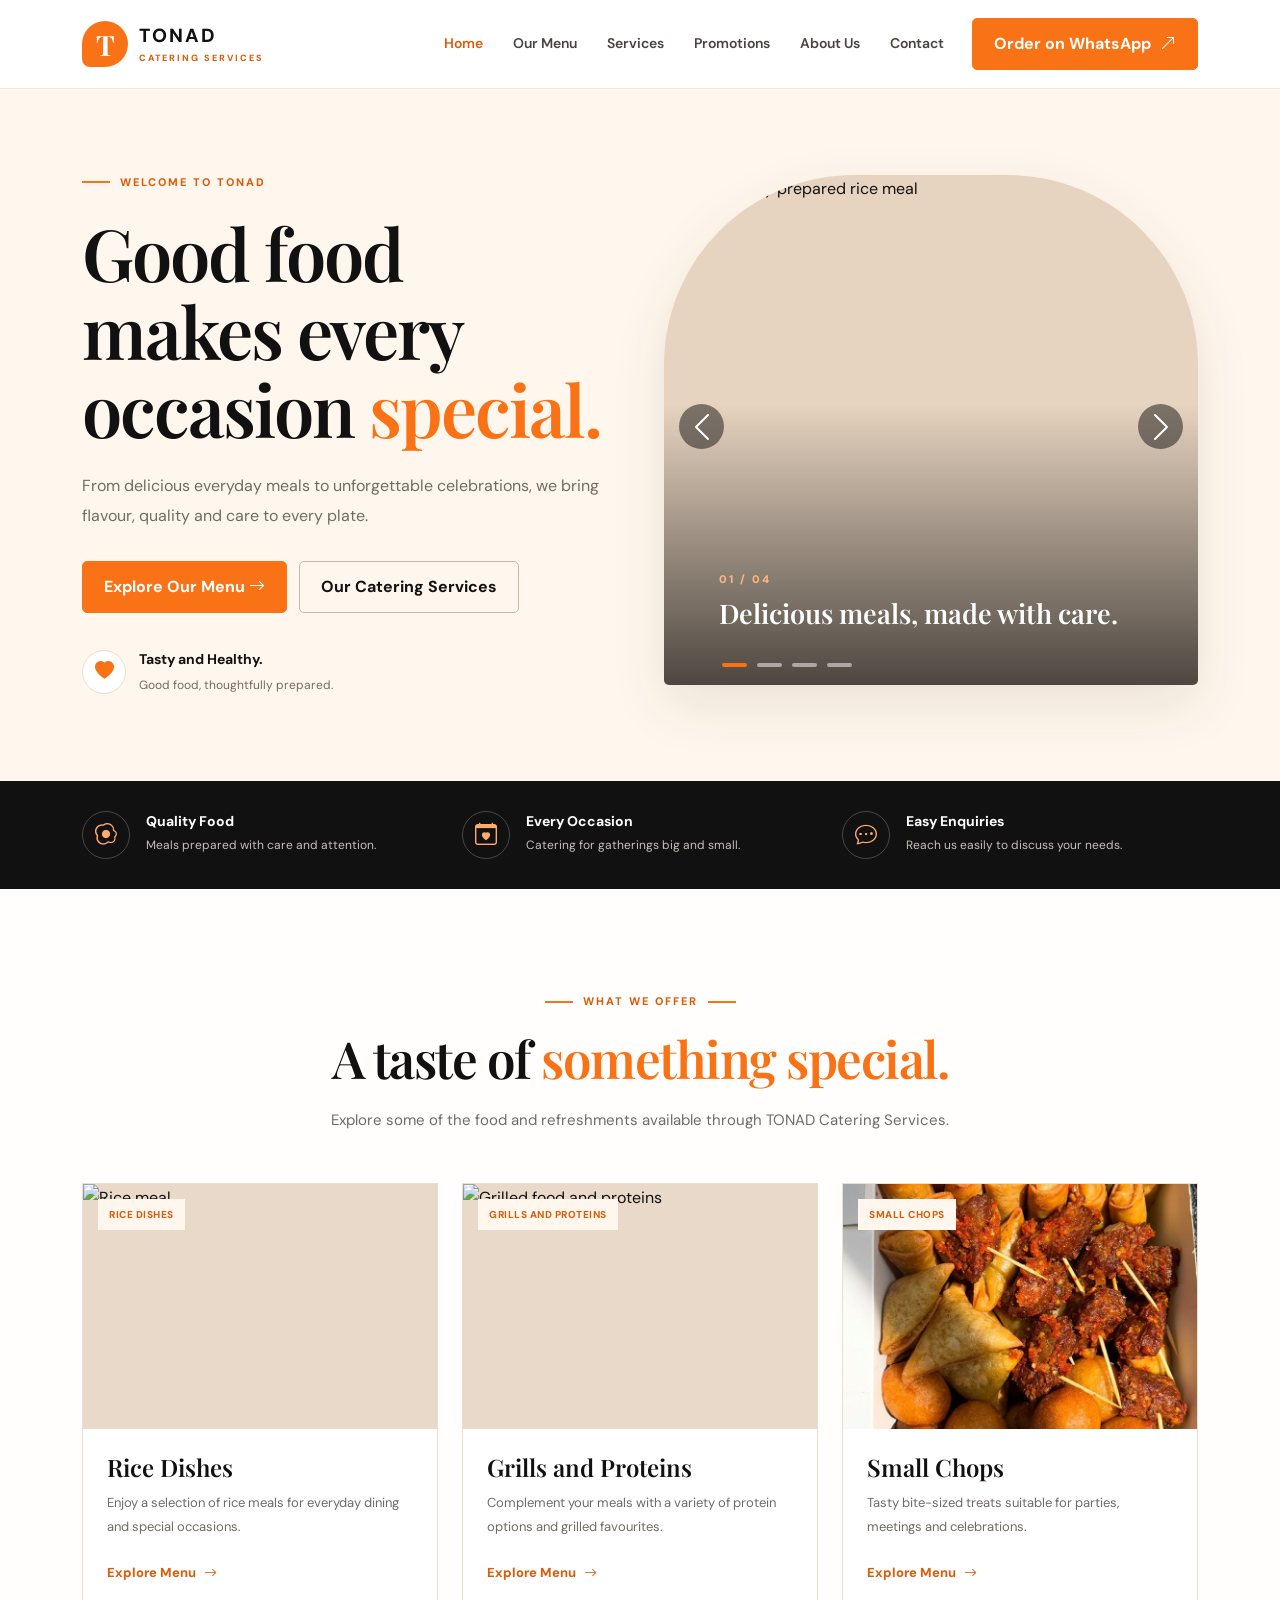
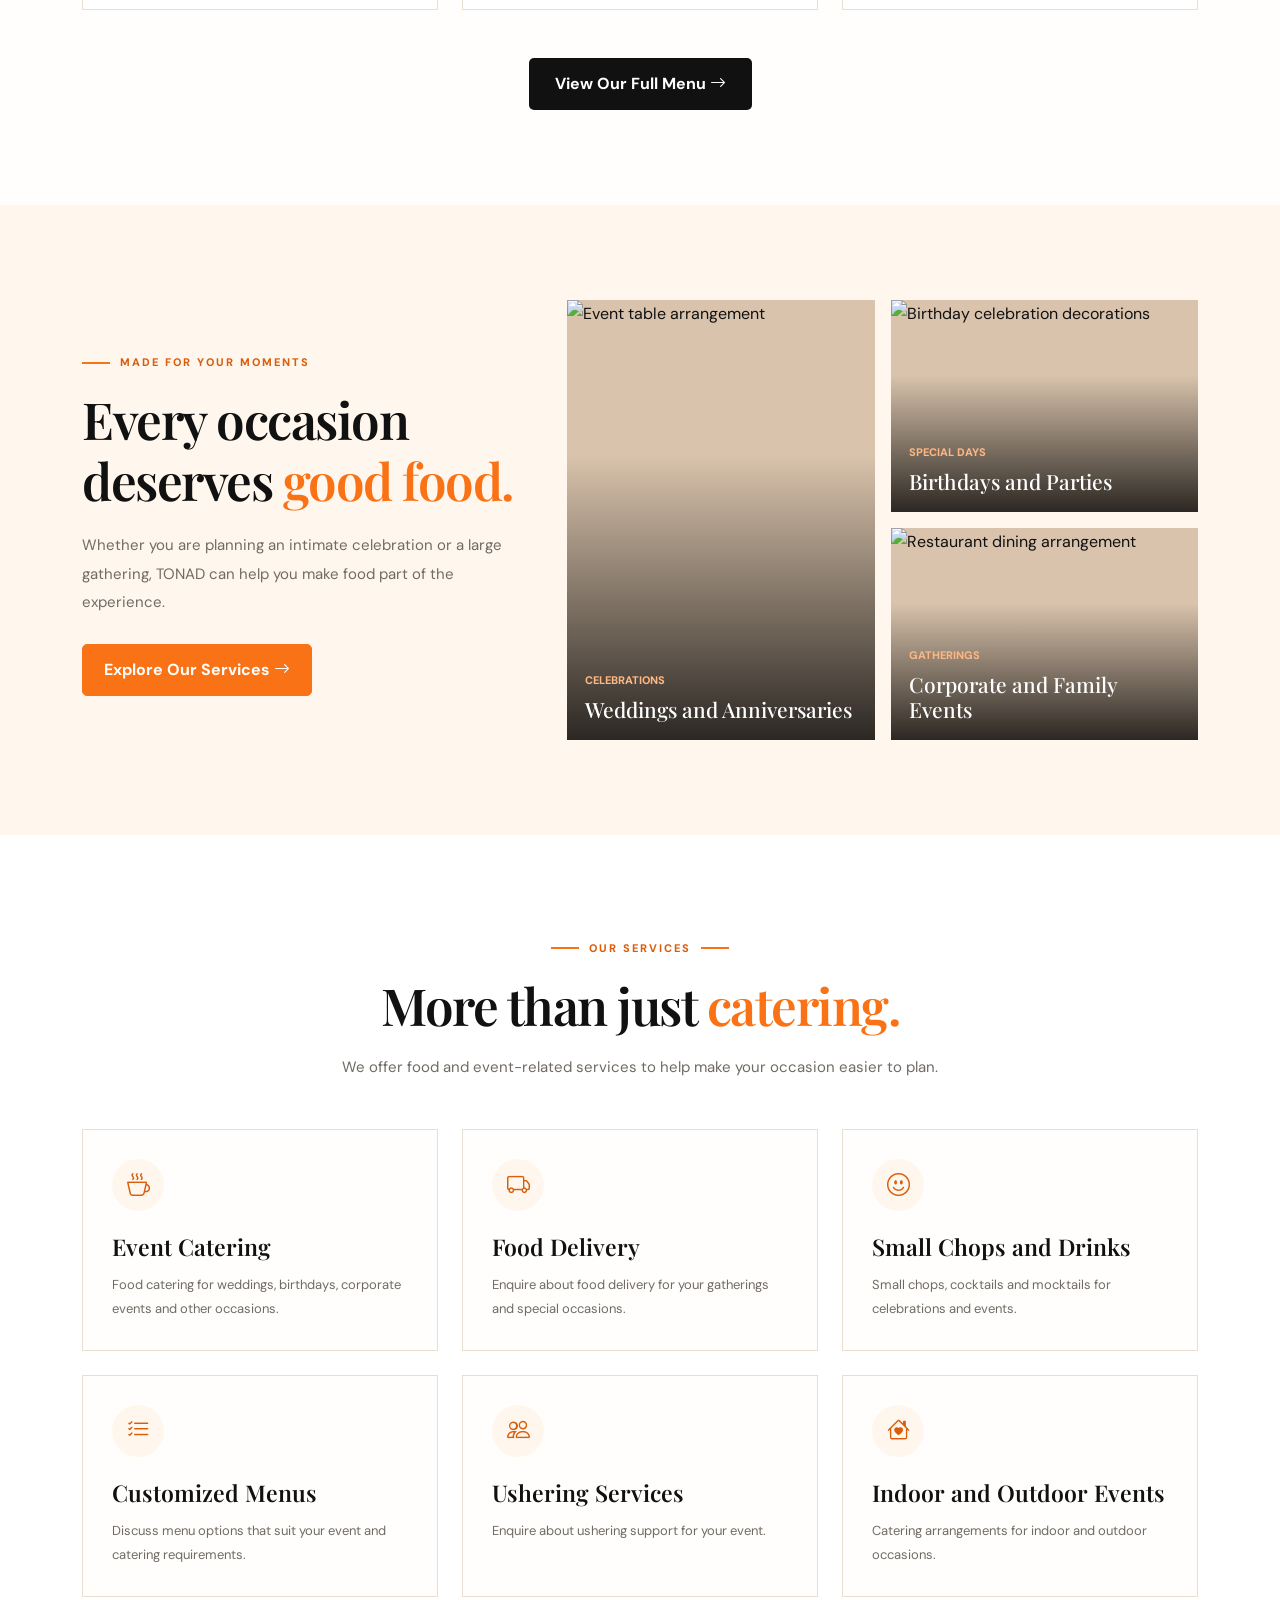
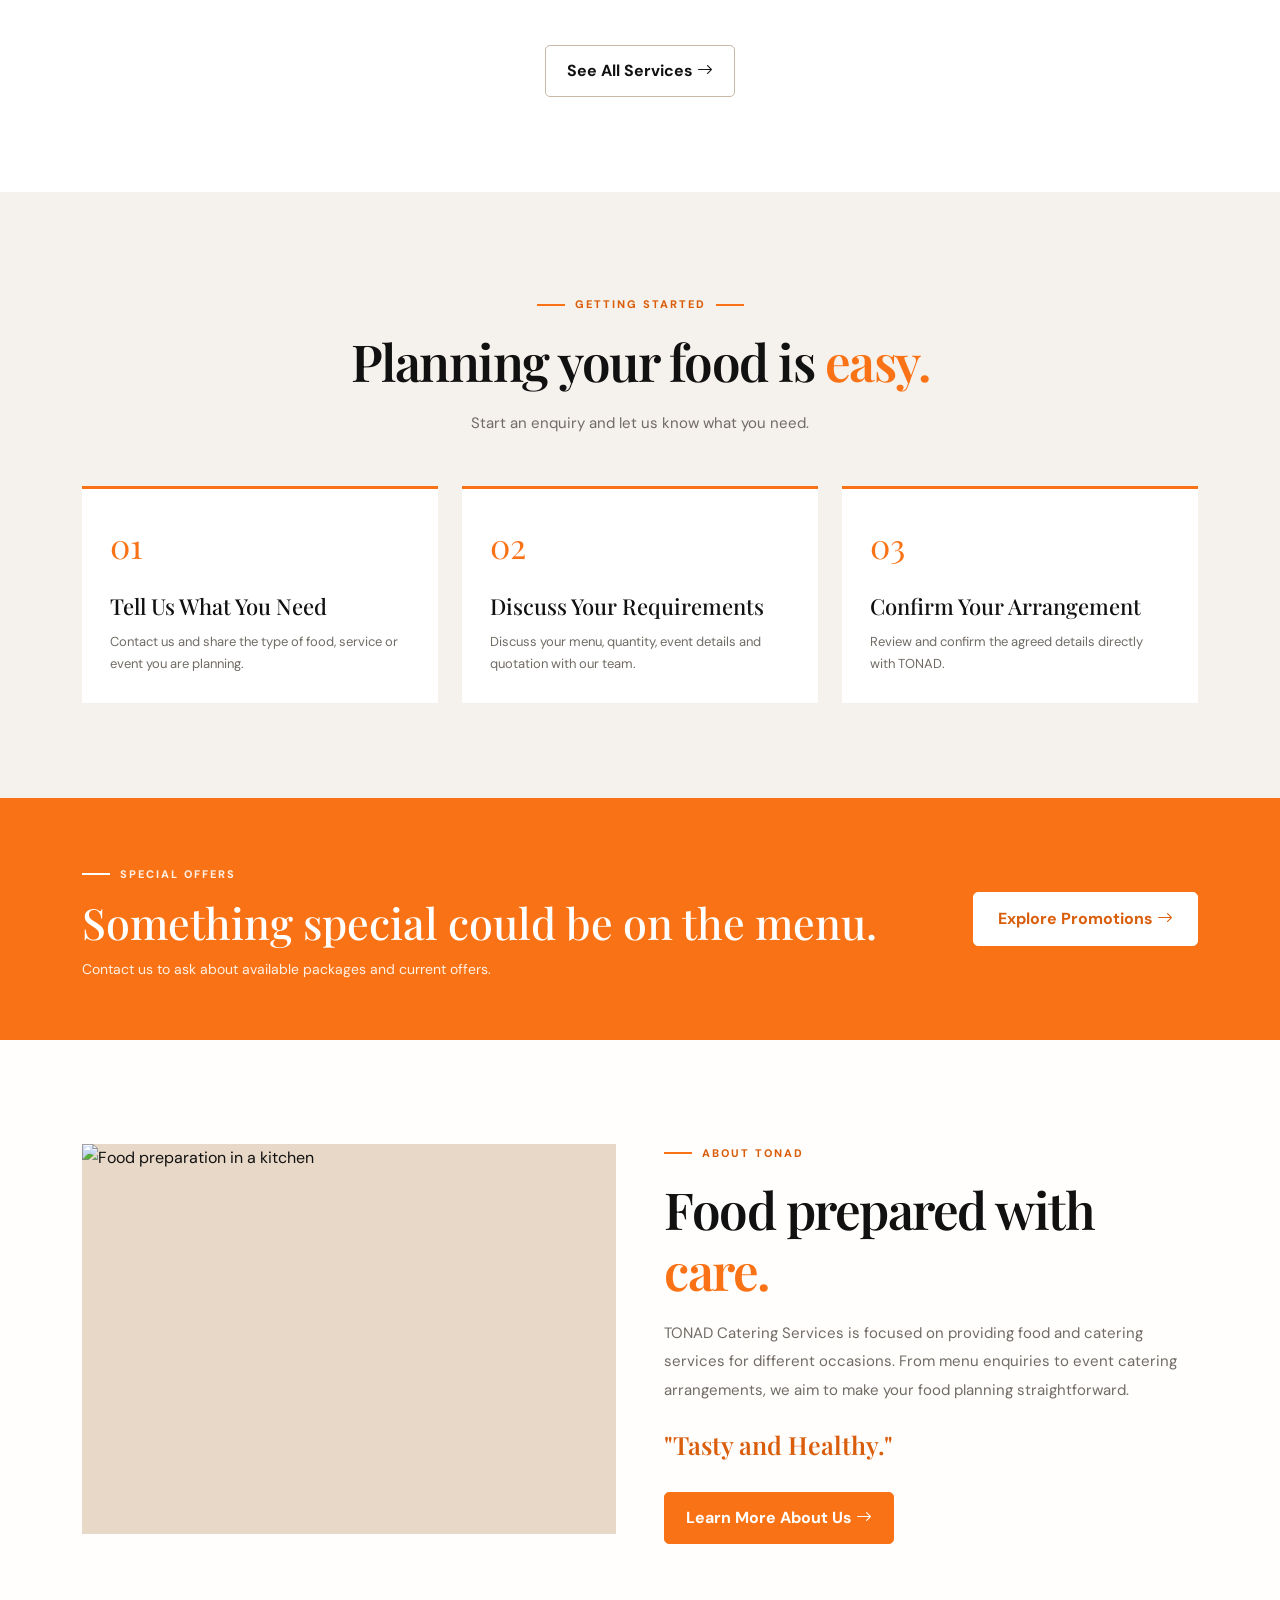
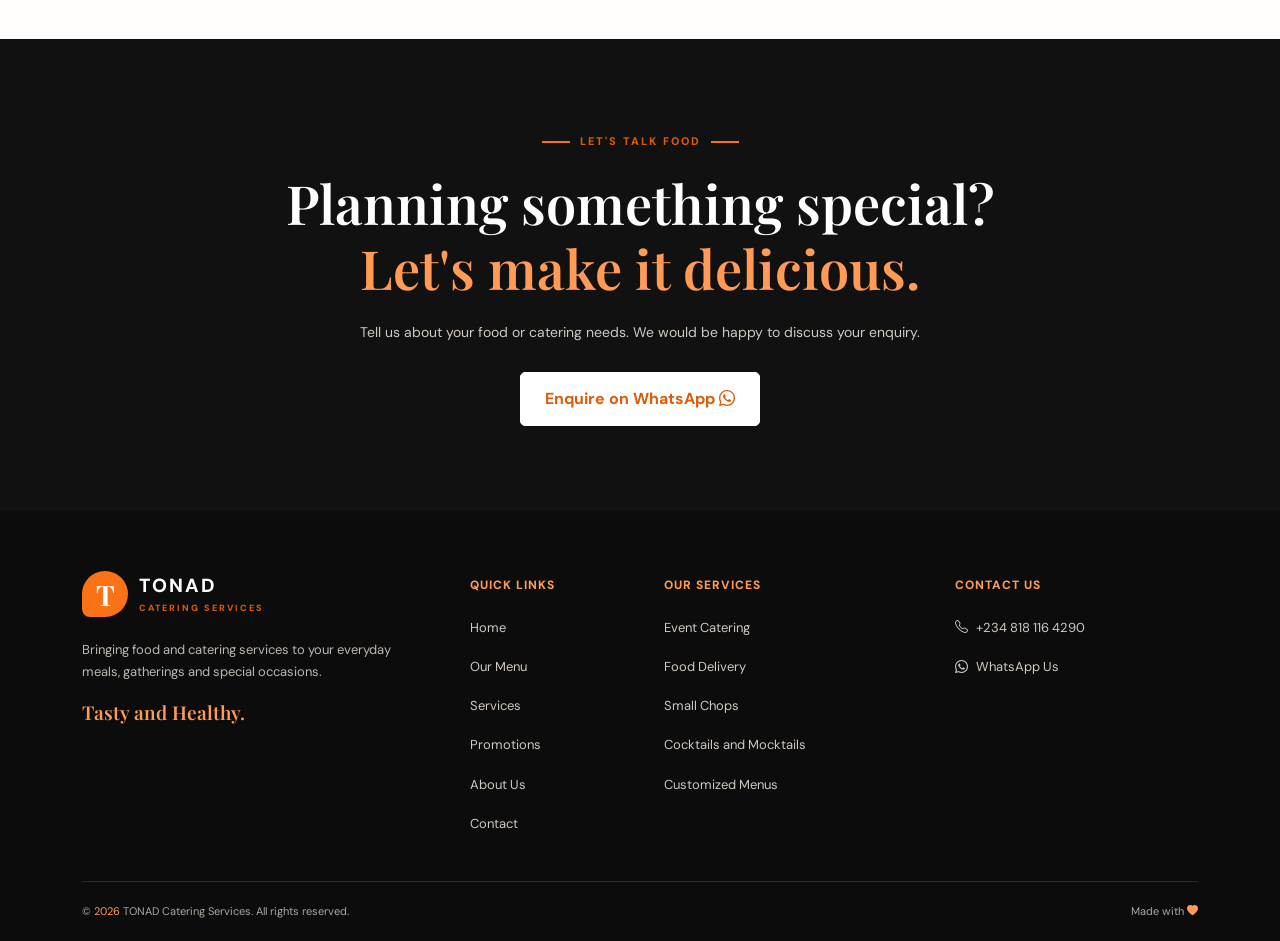
==== commit 7c806ee4: "Updated All Files" ====
--- a/index.html
+++ b/index.html
@@ -1,17 +1,36 @@
 <!DOCTYPE html>
 <html lang="en">
+
 <head>
     <meta charset="UTF-8">
     <meta name="viewport" content="width=device-width, initial-scale=1.0">
 
     <title>TONAD Catering Services | Tasty and Healthy</title>
 
-    <meta name="description" content="TONAD Catering Services provides delicious Nigerian and continental meals, event catering, small chops, drinks and food delivery.">
+    <meta name="description"
+        content="TONAD Catering Services provides delicious Nigerian and continental meals, event catering, small chops, drinks and food delivery.">
+
+    <meta name="robots" content="index, follow">
+    <meta name="author" content="TONAD Catering Services">
+    <meta name="theme-color" content="#F97316">
+
+    <!-- Open Graph: Social Media Sharing -->
+    <meta property="og:type" content="website">
+    <meta property="og:site_name" content="TONAD Catering Services">
+    <meta property="og:title" content="TONAD Catering Services | Tasty and Healthy">
+    <meta property="og:description"
+        content="Delicious Nigerian dishes and quality catering for weddings, birthdays, corporate events and special occasions in Lagos and beyond.">
+
+    <!-- TONAD Favicon -->
+    <link rel="icon" type="image/png" href="image/logo.png">
+    <link rel="icon" type="image/x-icon" href="image/logo.ico">
 
     <!-- Google Fonts -->
     <link rel="preconnect" href="https://fonts.googleapis.com">
     <link rel="preconnect" href="https://fonts.gstatic.com" crossorigin>
-    <link href="https://fonts.googleapis.com/css2?family=DM+Sans:wght@400;500;600;700;800&family=Playfair+Display:wght@500;600;700&display=swap" rel="stylesheet">
+    <link
+        href="https://fonts.googleapis.com/css2?family=DM+Sans:wght@400;500;600;700;800&family=Playfair+Display:wght@500;600;700&display=swap"
+        rel="stylesheet">
 
     <!-- Bootstrap CSS -->
     <link href="https://cdn.jsdelivr.net/npm/bootstrap@5.3.3/dist/css/bootstrap.min.css" rel="stylesheet">
@@ -21,6 +40,8 @@
 
     <!-- Main CSS -->
     <link rel="stylesheet" href="css/style.css">
+
+    
 </head>
 
 <body>
@@ -39,12 +60,8 @@
                     </span>
                 </a>
 
-                <button class="navbar-toggler" type="button"
-                    data-bs-toggle="collapse"
-                    data-bs-target="#mainNavbar"
-                    aria-controls="mainNavbar"
-                    aria-expanded="false"
-                    aria-label="Toggle navigation">
+                <button class="navbar-toggler" type="button" data-bs-toggle="collapse" data-bs-target="#mainNavbar"
+                    aria-controls="mainNavbar" aria-expanded="false" aria-label="Toggle navigation">
 
                     <i class="bi bi-list"></i>
                 </button>
@@ -79,10 +96,8 @@
 
                     </ul>
 
-                    <a href="https://wa.me/2347065339385"
-                       class="btn btn-brand header-button"
-                       target="_blank"
-                       rel="noopener noreferrer">
+                    <a href="https://wa.me/2347065339385" class="btn btn-brand header-button" target="_blank"
+                        rel="noopener noreferrer">
 
                         Order on WhatsApp
                         <i class="bi bi-arrow-up-right"></i>
@@ -157,37 +172,25 @@
                 <!-- HERO IMAGE CAROUSEL -->
                 <div class="col-lg-6">
 
-                    <div id="heroCarousel"
-                         class="carousel slide hero-carousel"
-                         data-bs-ride="carousel"
-                         data-bs-interval="4500">
+                    <div id="heroCarousel" class="carousel slide hero-carousel" data-bs-ride="carousel"
+                        data-bs-interval="4500">
 
                         <!-- SLIDE INDICATORS -->
                         <div class="carousel-indicators">
 
-                            <button type="button"
-                                data-bs-target="#heroCarousel"
-                                data-bs-slide-to="0"
-                                class="active"
-                                aria-current="true"
-                                aria-label="Slide 1">
+                            <button type="button" data-bs-target="#heroCarousel" data-bs-slide-to="0" class="active"
+                                aria-current="true" aria-label="Slide 1">
                             </button>
 
-                            <button type="button"
-                                data-bs-target="#heroCarousel"
-                                data-bs-slide-to="1"
+                            <button type="button" data-bs-target="#heroCarousel" data-bs-slide-to="1"
                                 aria-label="Slide 2">
                             </button>
 
-                            <button type="button"
-                                data-bs-target="#heroCarousel"
-                                data-bs-slide-to="2"
+                            <button type="button" data-bs-target="#heroCarousel" data-bs-slide-to="2"
                                 aria-label="Slide 3">
                             </button>
 
-                            <button type="button"
-                                data-bs-target="#heroCarousel"
-                                data-bs-slide-to="3"
+                            <button type="button" data-bs-target="#heroCarousel" data-bs-slide-to="3"
                                 aria-label="Slide 4">
                             </button>
 
@@ -199,10 +202,8 @@
 
                             <div class="carousel-item active">
 
-                                <img
-                                    src="https://images.unsplash.com/photo-1512058564366-18510be2db19?auto=format&fit=crop&w=1100&q=85"
-                                    class="d-block w-100 hero-slide-image"
-                                    alt="A beautifully prepared rice meal">
+                                <img src="https://images.unsplash.com/photo-1512058564366-18510be2db19?auto=format&fit=crop&w=1100&q=85"
+                                    class="d-block w-100 hero-slide-image" alt="A beautifully prepared rice meal">
 
                                 <div class="slide-caption">
                                     <span>01 / 04</span>
@@ -214,10 +215,8 @@
 
                             <div class="carousel-item">
 
-                                <img
-                                    src="https://images.unsplash.com/photo-1544025162-d76694265947?auto=format&fit=crop&w=1100&q=85"
-                                    class="d-block w-100 hero-slide-image"
-                                    alt="Grilled food prepared for a meal">
+                                <img src="https://images.unsplash.com/photo-1544025162-d76694265947?auto=format&fit=crop&w=1100&q=85"
+                                    class="d-block w-100 hero-slide-image" alt="Grilled food prepared for a meal">
 
                                 <div class="slide-caption">
                                     <span>02 / 04</span>
@@ -229,10 +228,8 @@
 
                             <div class="carousel-item">
 
-                                <img
-                                    src="https://images.unsplash.com/photo-1516684732162-798a0062be99?auto=format&fit=crop&w=1100&q=85"
-                                    class="d-block w-100 hero-slide-image"
-                                    alt="A colourful food presentation">
+                                <img src="image/small-chops.jpg"
+                                    class="d-block w-100 hero-slide-image" alt="A colourful food presentation">
 
                                 <div class="slide-caption">
                                     <span>03 / 04</span>
@@ -244,10 +241,8 @@
 
                             <div class="carousel-item">
 
-                                <img
-                                    src="https://images.unsplash.com/photo-1601050690597-df0568f70950?auto=format&fit=crop&w=1100&q=85"
-                                    class="d-block w-100 hero-slide-image"
-                                    alt="Small bites and party snacks">
+                                <img src="https://images.unsplash.com/photo-1601050690597-df0568f70950?auto=format&fit=crop&w=1100&q=85"
+                                    class="d-block w-100 hero-slide-image" alt="Small bites and party snacks">
 
                                 <div class="slide-caption">
                                     <span>04 / 04</span>
@@ -260,13 +255,10 @@
 
 
                         <!-- PREVIOUS BUTTON -->
-                        <button class="carousel-control-prev"
-                            type="button"
-                            data-bs-target="#heroCarousel"
+                        <button class="carousel-control-prev" type="button" data-bs-target="#heroCarousel"
                             data-bs-slide="prev">
 
-                            <span class="carousel-control-prev-icon"
-                                  aria-hidden="true">
+                            <span class="carousel-control-prev-icon" aria-hidden="true">
                             </span>
 
                             <span class="visually-hidden">Previous</span>
@@ -274,13 +266,10 @@
 
 
                         <!-- NEXT BUTTON -->
-                        <button class="carousel-control-next"
-                            type="button"
-                            data-bs-target="#heroCarousel"
+                        <button class="carousel-control-next" type="button" data-bs-target="#heroCarousel"
                             data-bs-slide="next">
 
-                            <span class="carousel-control-next-icon"
-                                  aria-hidden="true">
+                            <span class="carousel-control-next-icon" aria-hidden="true">
                             </span>
 
                             <span class="visually-hidden">Next</span>
@@ -288,7 +277,7 @@
 
                     </div>
 
-                    
+
 
                 </div>
 
@@ -394,10 +383,8 @@
 
                         <div class="food-image">
 
-                            <img
-                                src="https://images.unsplash.com/photo-1512058564366-18510be2db19?auto=format&fit=crop&w=900&q=85"
-                                alt="Rice meal"
-                                loading="lazy">
+                            <img src="https://images.unsplash.com/photo-1512058564366-18510be2db19?auto=format&fit=crop&w=900&q=85"
+                                alt="Rice meal" loading="lazy">
 
                             <span class="food-category">Rice Dishes</span>
 
@@ -430,10 +417,8 @@
 
                         <div class="food-image">
 
-                            <img
-                                src="https://images.unsplash.com/photo-1544025162-d76694265947?auto=format&fit=crop&w=900&q=85"
-                                alt="Grilled food and proteins"
-                                loading="lazy">
+                            <img src="https://images.unsplash.com/photo-1544025162-d76694265947?auto=format&fit=crop&w=900&q=85"
+                                alt="Grilled food and proteins" loading="lazy">
 
                             <span class="food-category">Grills and Proteins</span>
 
@@ -466,10 +451,8 @@
 
                         <div class="food-image">
 
-                            <img
-                                src="https://images.unsplash.com/photo-1601050690597-df0568f70950?auto=format&fit=crop&w=900&q=85"
-                                alt="Party snacks and small bites"
-                                loading="lazy">
+                            <img src="image/small-chops.jpg"
+                                alt="Party snacks and small bites" loading="lazy">
 
                             <span class="food-category">Small Chops</span>
 
@@ -506,7 +489,7 @@
 
             </div>
 
-            
+
 
         </div>
 
@@ -551,10 +534,8 @@
 
                         <div class="event-card event-large">
 
-                            <img
-                                src="https://images.unsplash.com/photo-1511795409834-ef04bbd61622?auto=format&fit=crop&w=900&q=85"
-                                alt="Event table arrangement"
-                                loading="lazy">
+                            <img src="https://images.unsplash.com/photo-1511795409834-ef04bbd61622?auto=format&fit=crop&w=900&q=85"
+                                alt="Event table arrangement" loading="lazy">
 
                             <div class="event-overlay">
                                 <span>CELEBRATIONS</span>
@@ -566,10 +547,8 @@
 
                         <div class="event-card">
 
-                            <img
-                                src="https://images.unsplash.com/photo-1530103862676-de8c9debad1d?auto=format&fit=crop&w=700&q=85"
-                                alt="Birthday celebration decorations"
-                                loading="lazy">
+                            <img src="https://images.unsplash.com/photo-1530103862676-de8c9debad1d?auto=format&fit=crop&w=700&q=85"
+                                alt="Birthday celebration decorations" loading="lazy">
 
                             <div class="event-overlay">
                                 <span>SPECIAL DAYS</span>
@@ -581,10 +560,8 @@
 
                         <div class="event-card">
 
-                            <img
-                                src="https://images.unsplash.com/photo-1517248135467-4c7edcad34c4?auto=format&fit=crop&w=700&q=85"
-                                alt="Restaurant dining arrangement"
-                                loading="lazy">
+                            <img src="https://images.unsplash.com/photo-1517248135467-4c7edcad34c4?auto=format&fit=crop&w=700&q=85"
+                                alt="Restaurant dining arrangement" loading="lazy">
 
                             <div class="event-overlay">
                                 <span>GATHERINGS</span>
@@ -897,11 +874,8 @@
 
                 <div class="col-lg-6">
 
-                    <img
-                        src="https://images.unsplash.com/photo-1556911220-e15b29be8c8f?auto=format&fit=crop&w=1000&q=85"
-                        class="about-image"
-                        alt="Food preparation in a kitchen"
-                        loading="lazy">
+                    <img src="https://images.unsplash.com/photo-1556911220-e15b29be8c8f?auto=format&fit=crop&w=1000&q=85"
+                        class="about-image" alt="Food preparation in a kitchen" loading="lazy">
 
                 </div>
 
@@ -964,9 +938,7 @@
             </p>
 
             <a href="https://wa.me/2347065339385?text=Hello%20TONAD%20CATERING%20SERVICES%2C%20I%20would%20like%20to%20make%20an%20enquiry."
-               class="btn btn-light-custom"
-               target="_blank"
-               rel="noopener noreferrer">
+                class="btn btn-light-custom" target="_blank" rel="noopener noreferrer">
 
                 Enquire on WhatsApp
                 <i class="bi bi-whatsapp"></i>
@@ -1061,9 +1033,7 @@
                         </li>
 
                         <li>
-                            <a href="https://wa.me/2347065339385"
-                               target="_blank"
-                               rel="noopener noreferrer">
+                            <a href="https://wa.me/2347065339385" target="_blank" rel="noopener noreferrer">
                                 <i class="bi bi-whatsapp"></i>
                                 WhatsApp Us
                             </a>
@@ -1100,4 +1070,5 @@
     <script src="js/script.js"></script>
 
 </body>
+
 </html>
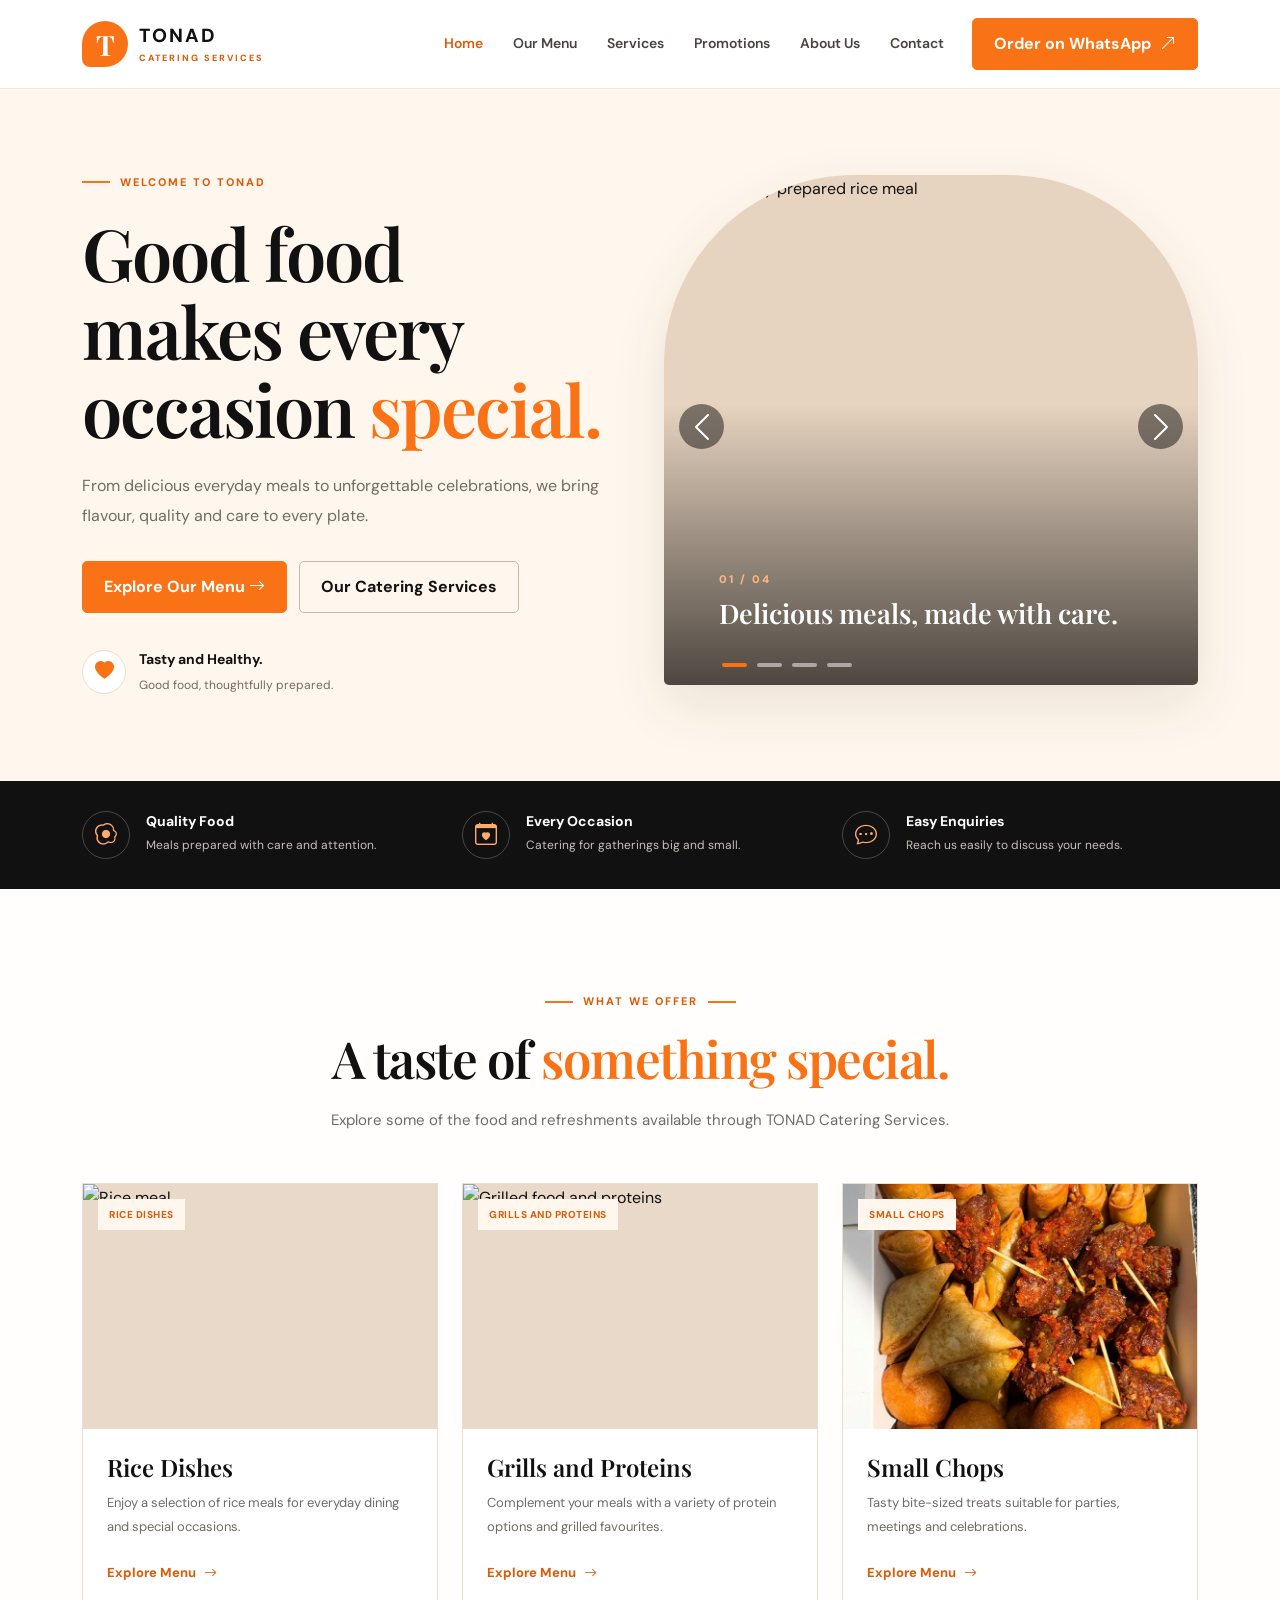
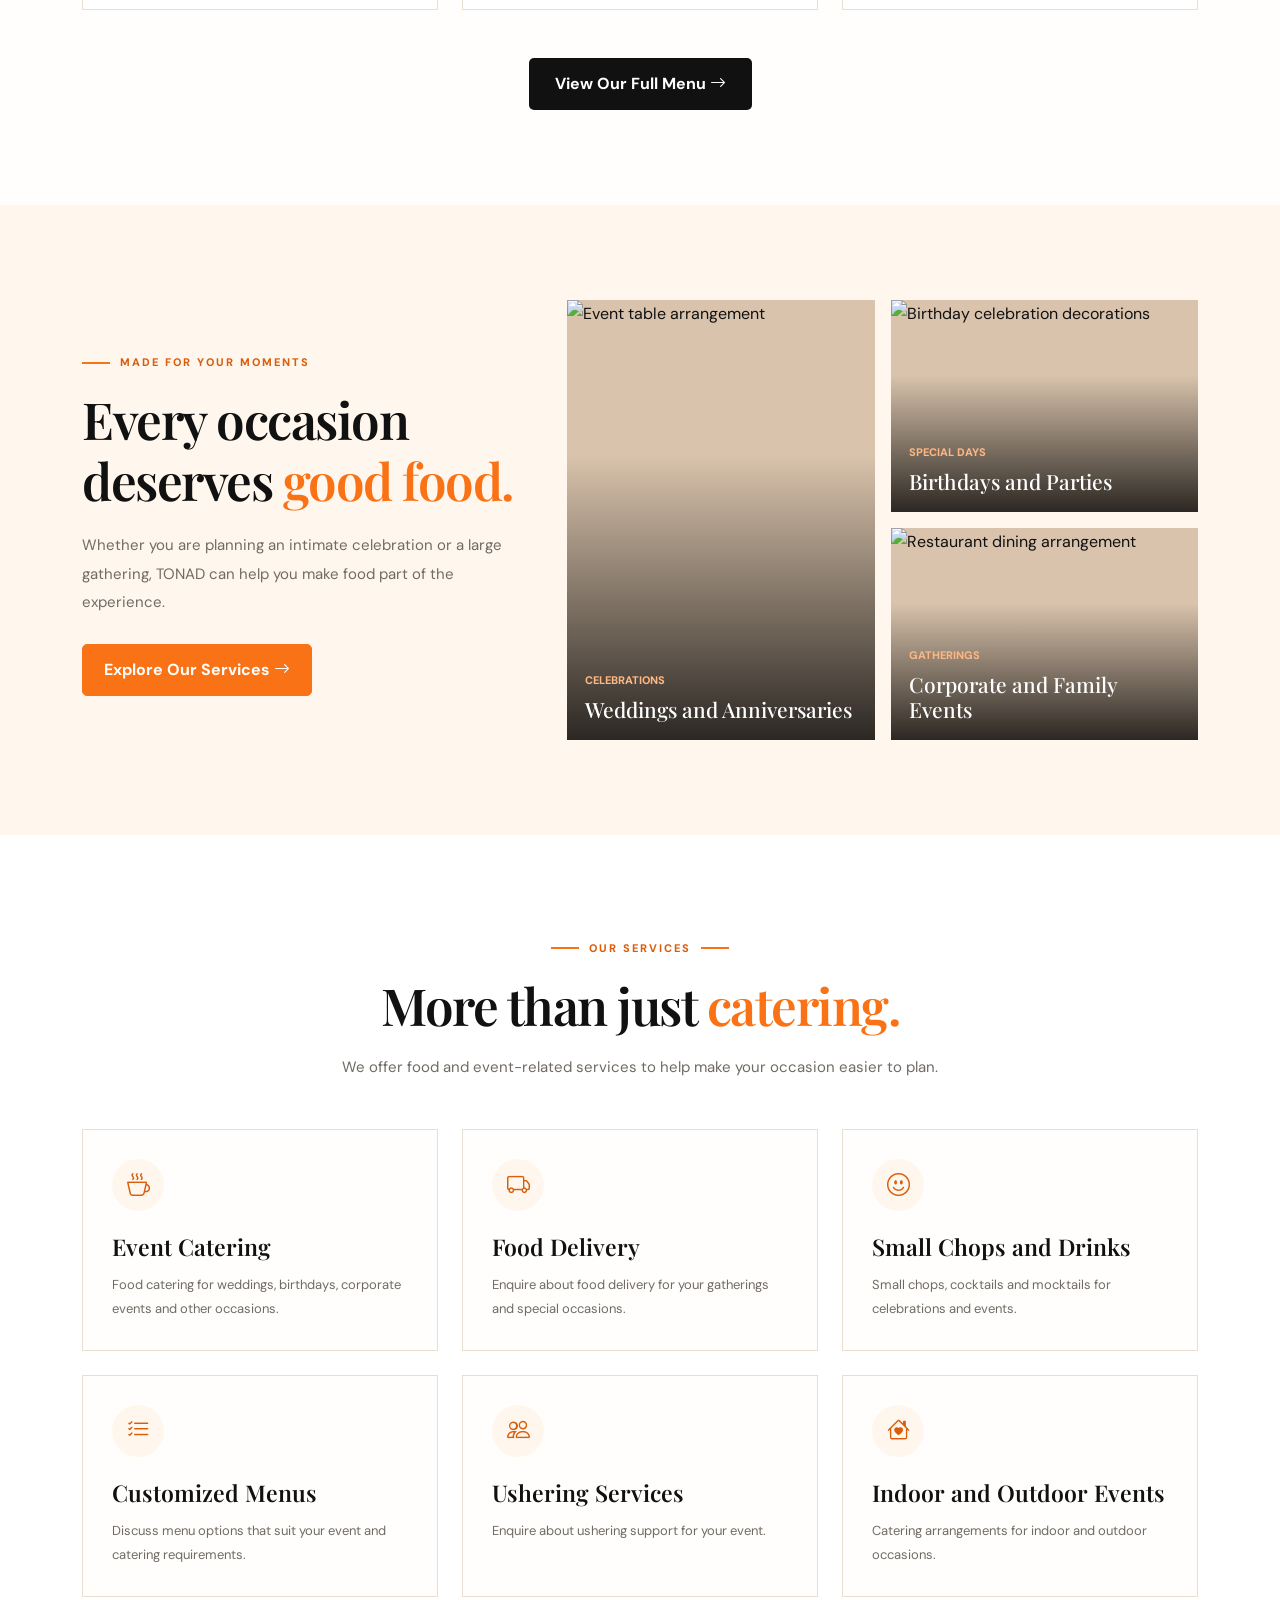
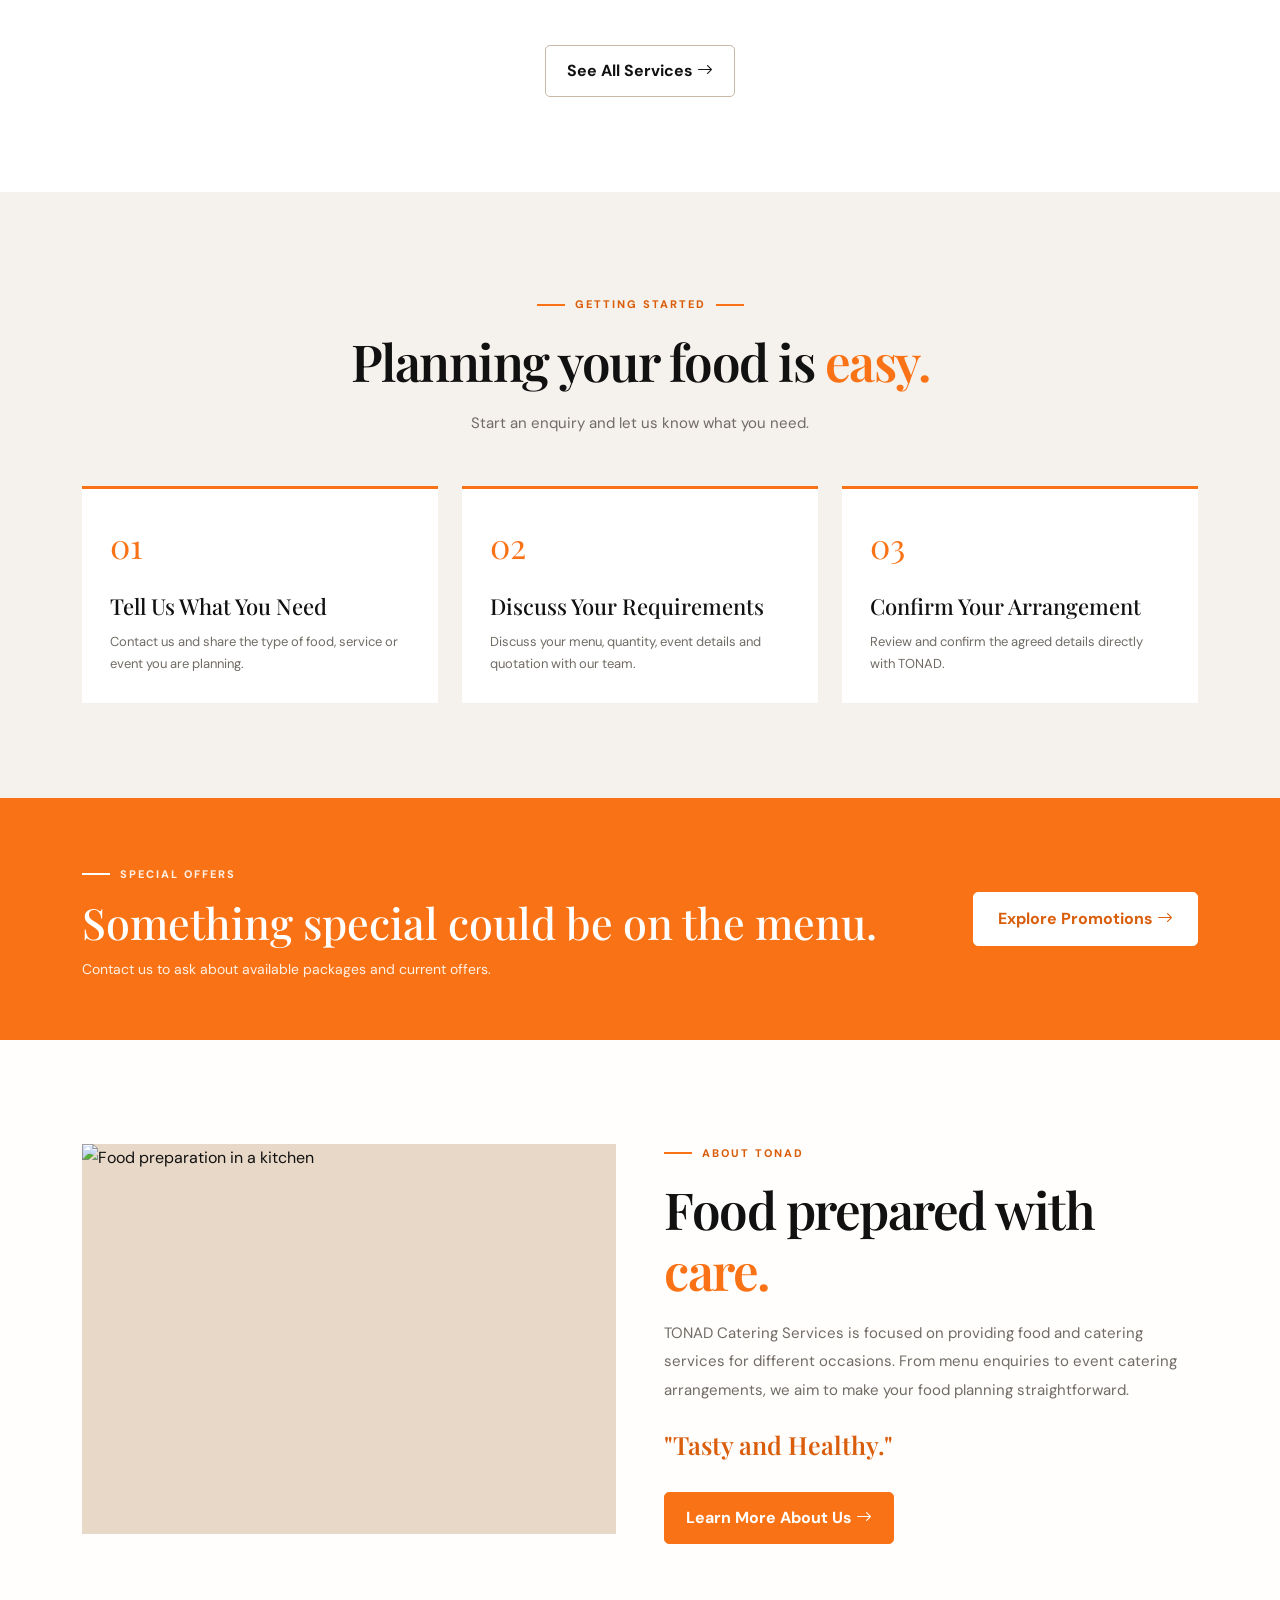
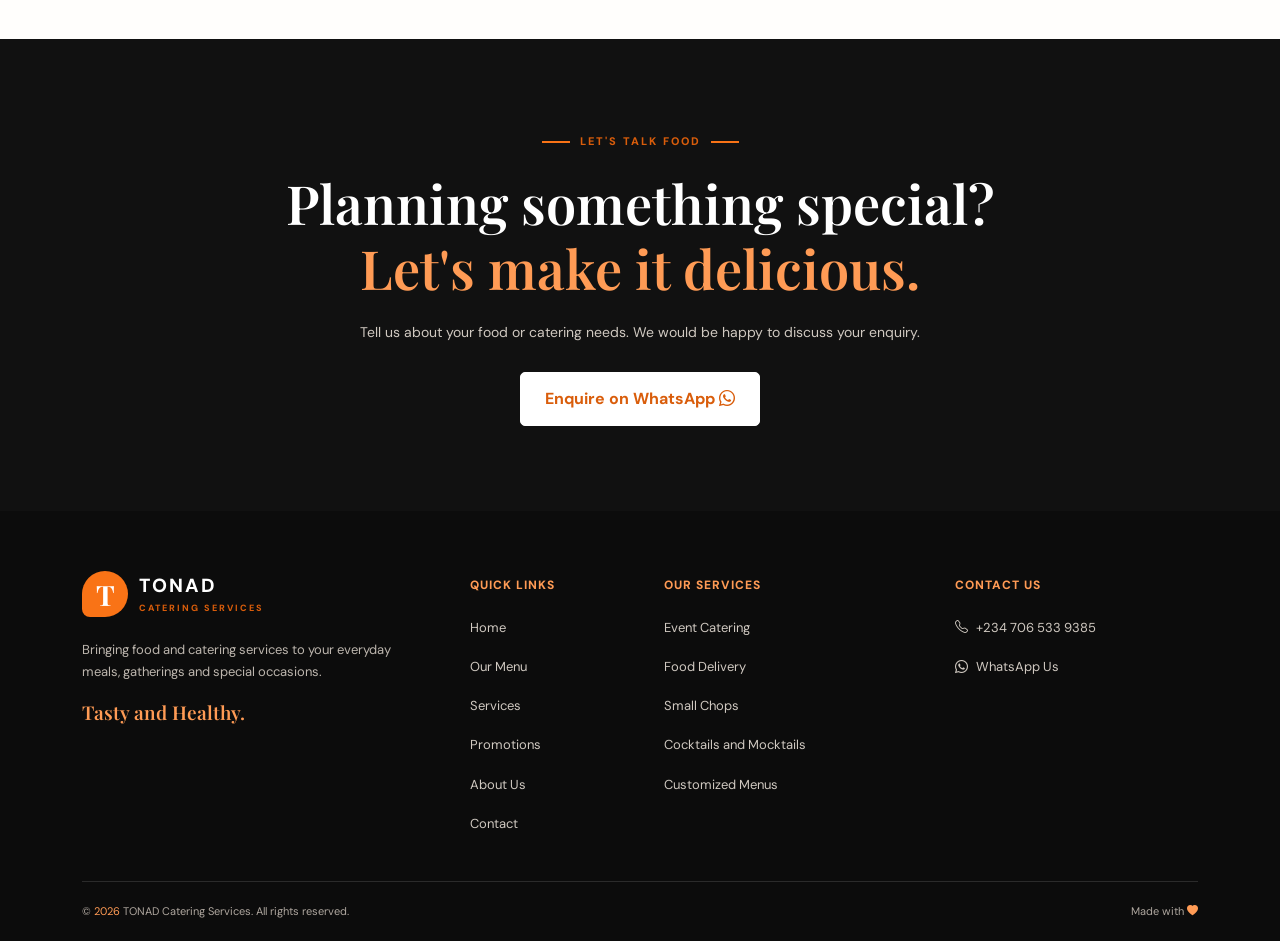
==== commit 72287f34: "Corrected Whatsapp Number in Footer" ====
--- a/index.html
+++ b/index.html
@@ -1028,7 +1028,7 @@
                         <li>
                             <a href="tel:+2347065339385">
                                 <i class="bi bi-telephone"></i>
-                                +234 818 116 4290
+                                +234 706 533 9385
                             </a>
                         </li>
 
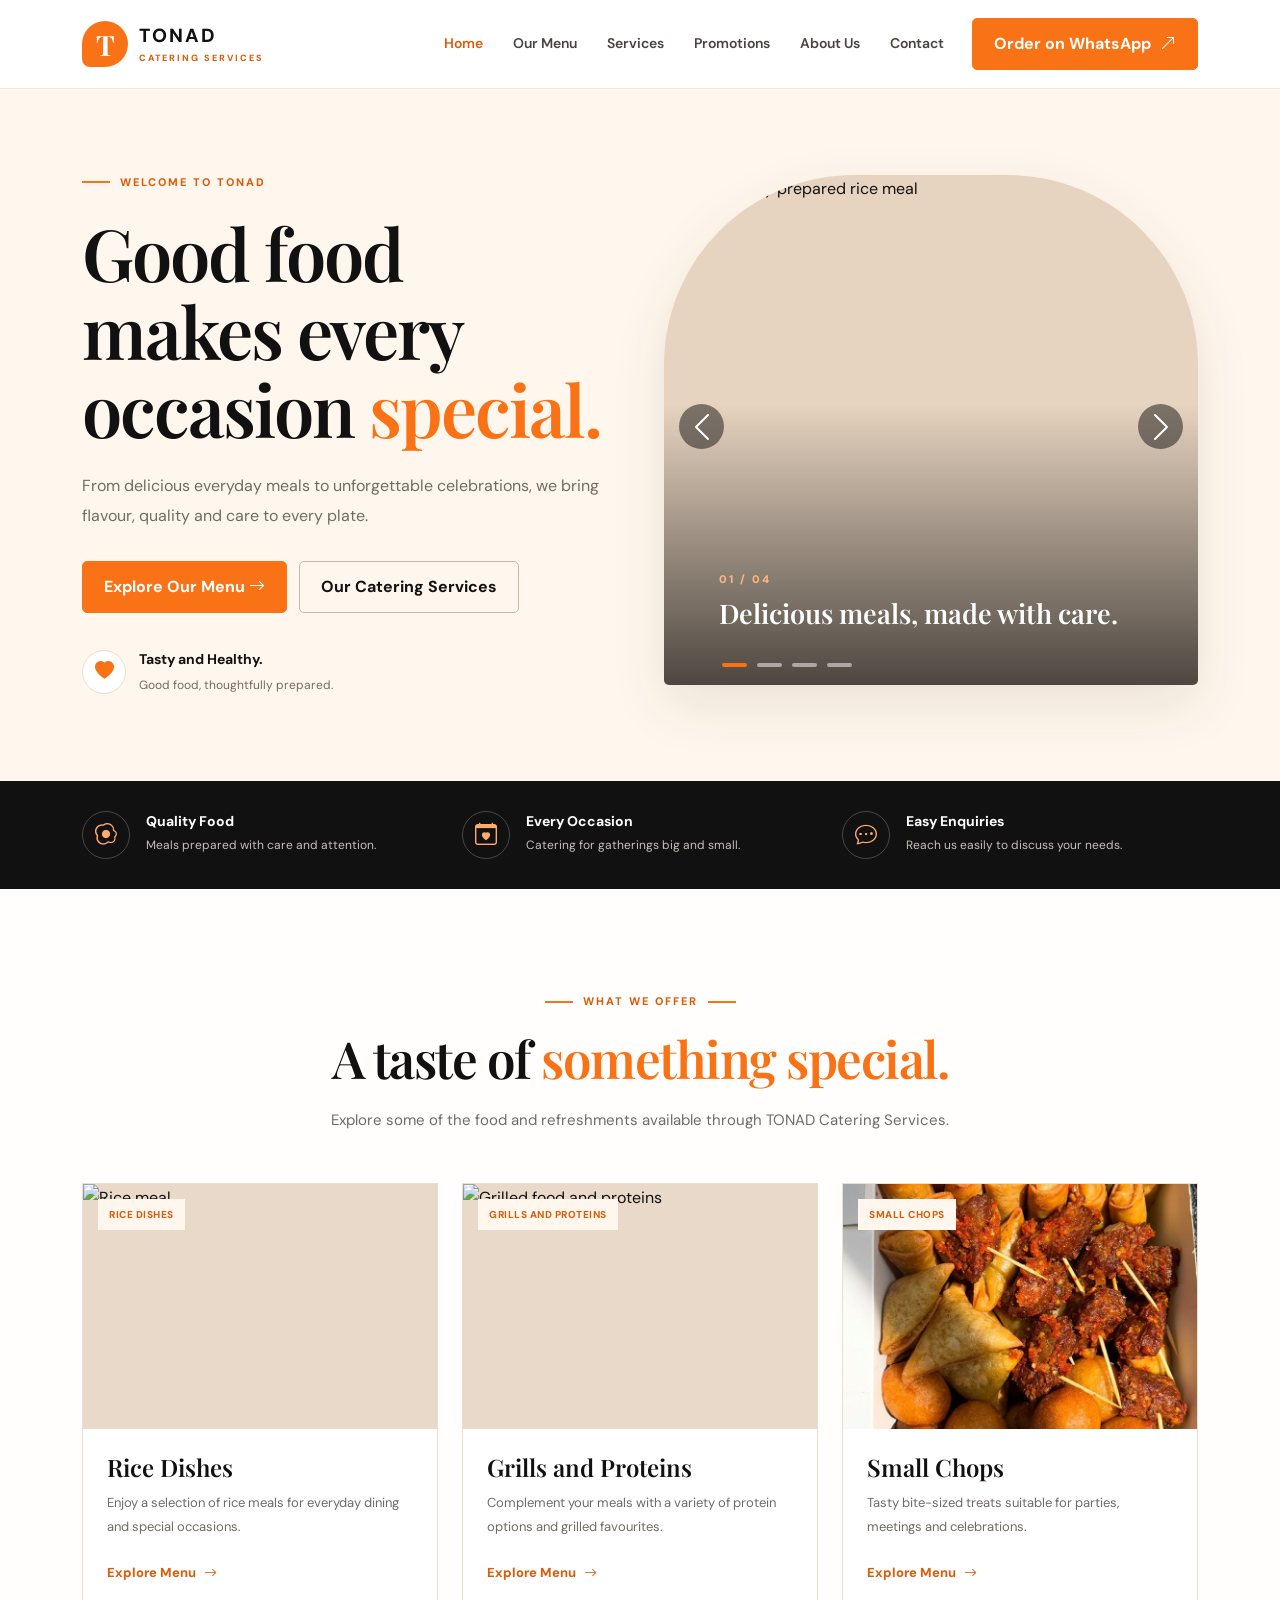
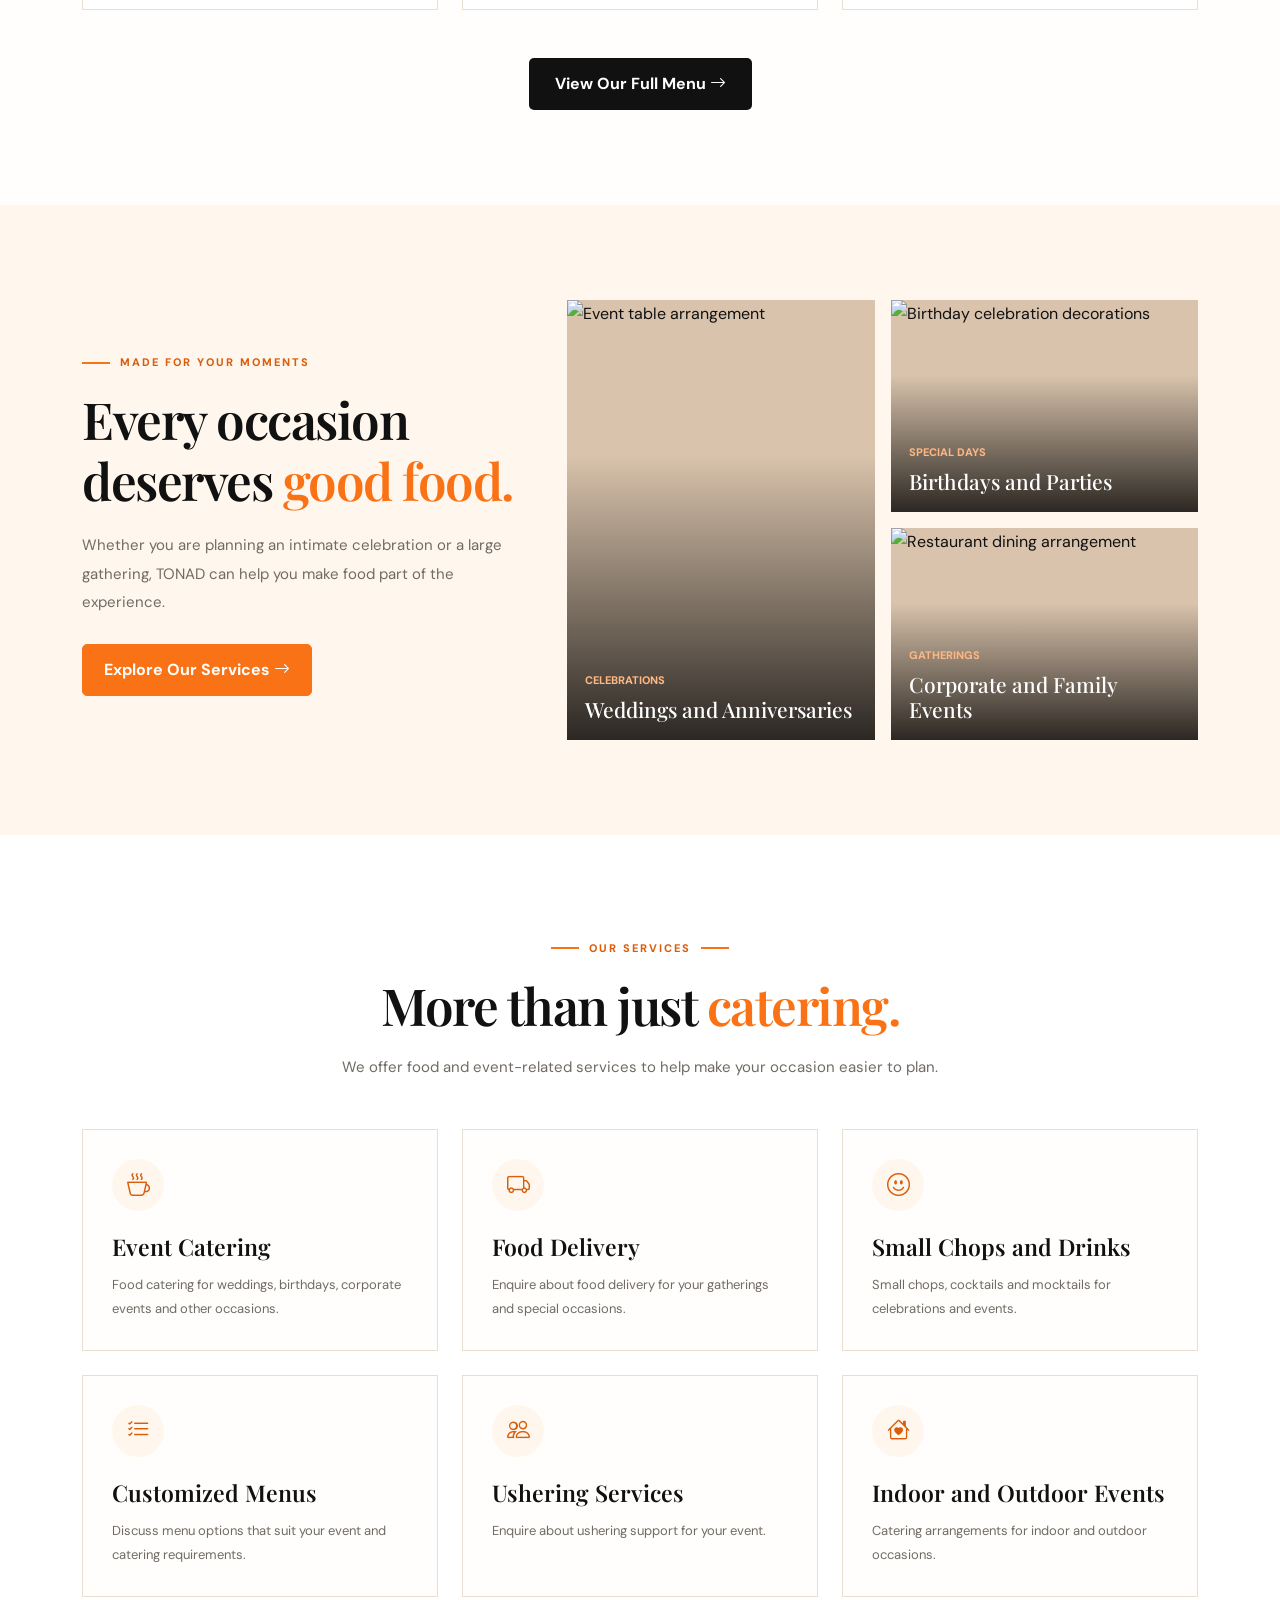
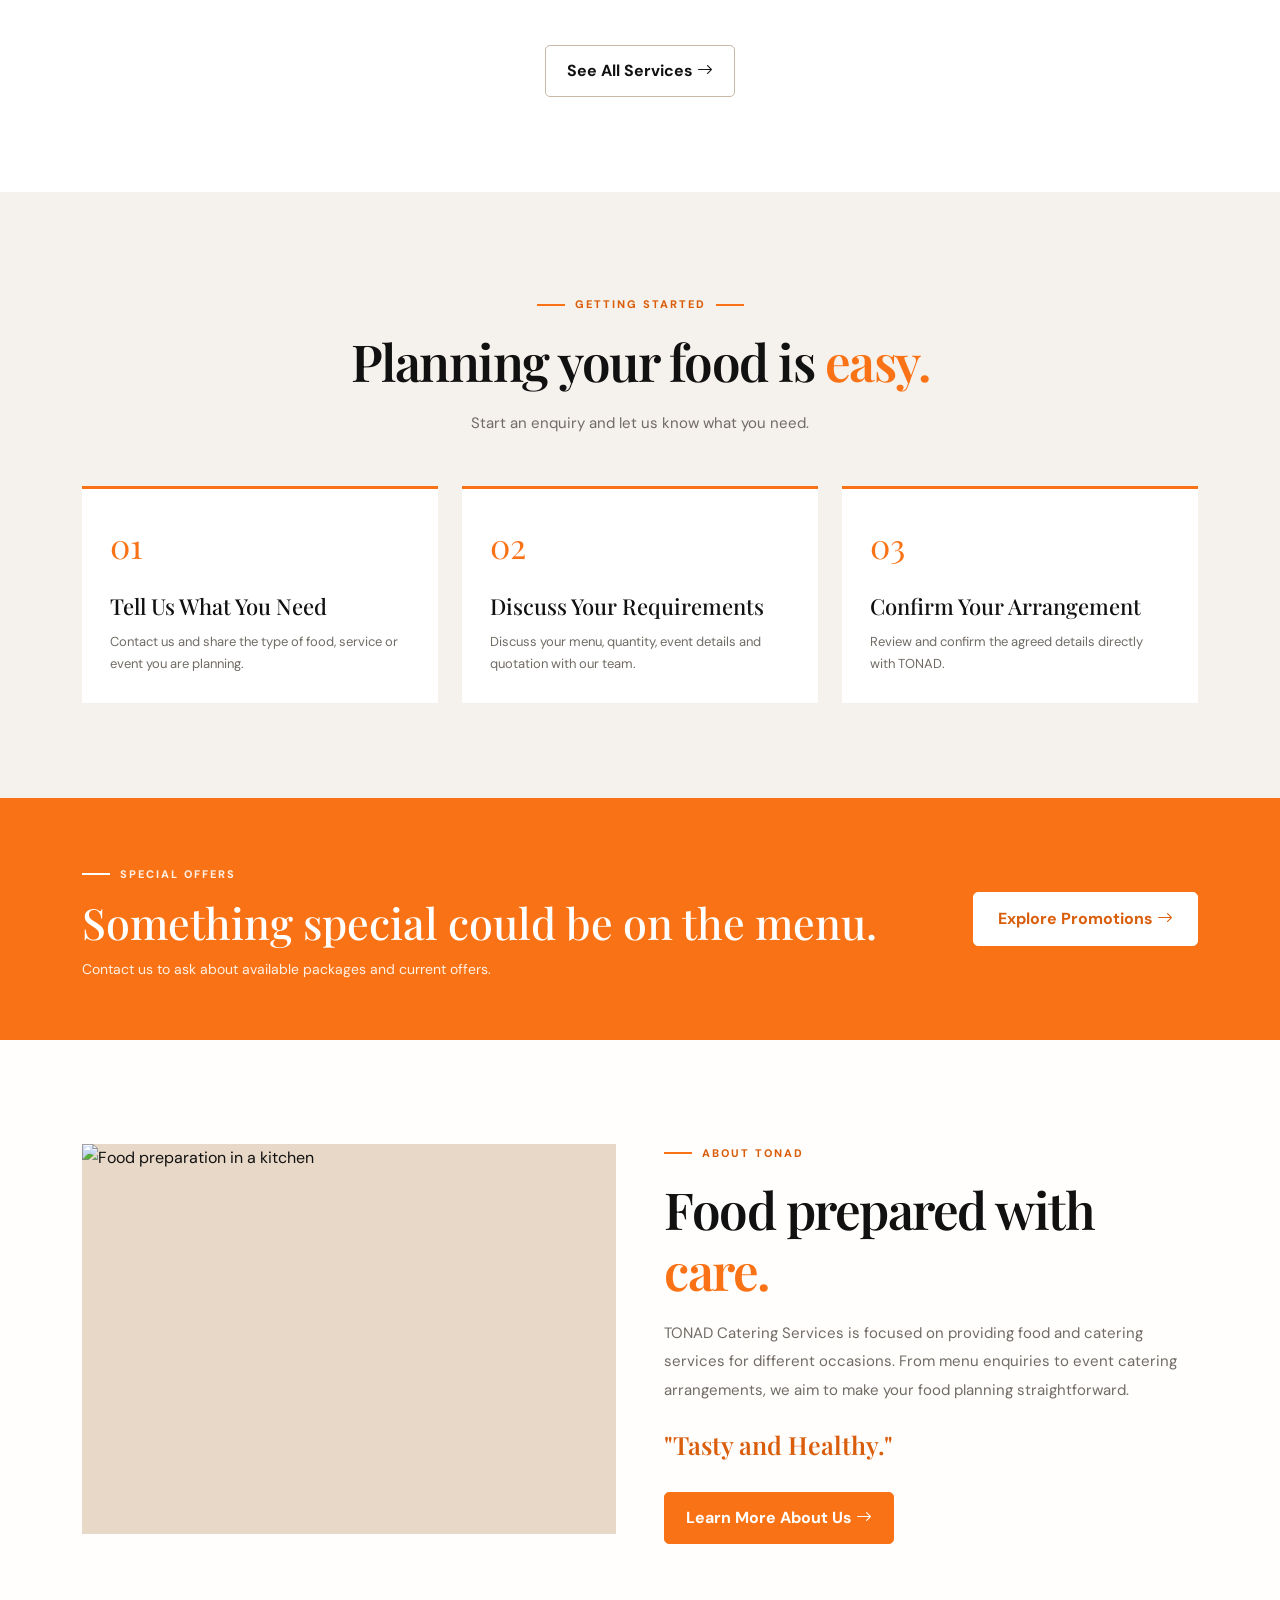
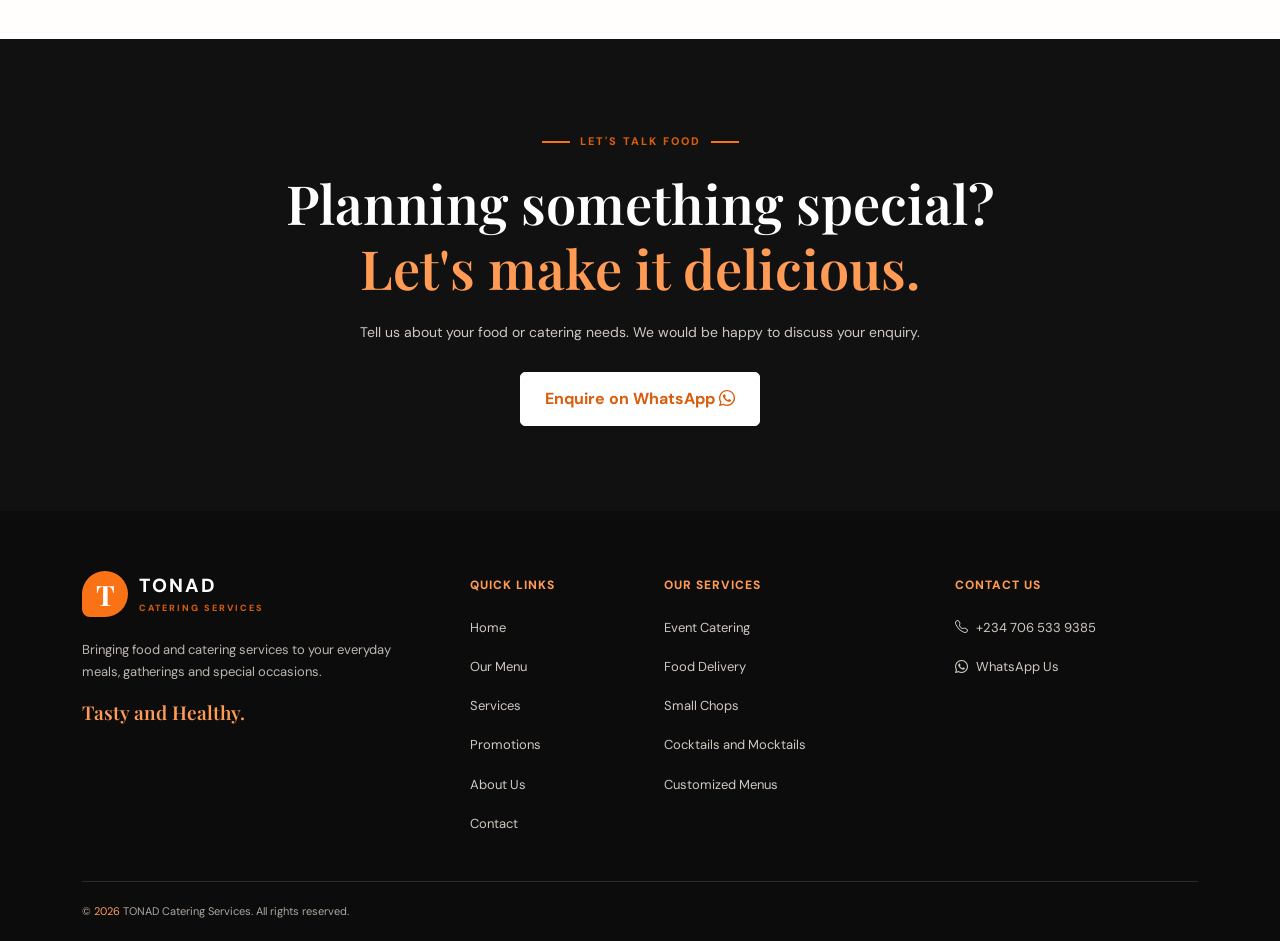
==== commit 5c69ac8f: "updated" ====
--- a/index.html
+++ b/index.html
@@ -241,7 +241,7 @@
 
                             <div class="carousel-item">
 
-                                <img src="https://images.unsplash.com/photo-1601050690597-df0568f70950?auto=format&fit=crop&w=1100&q=85"
+                                <img src="image/efo-riro.jpg"
                                     class="d-block w-100 hero-slide-image" alt="Small bites and party snacks">
 
                                 <div class="slide-caption">
@@ -1054,7 +1054,7 @@
                     TONAD Catering Services. All rights reserved.
                 </p>
 
-                <p>Made with <span><i class="bi bi-heart-fill"></i></span></p>
+                
 
             </div>
 
